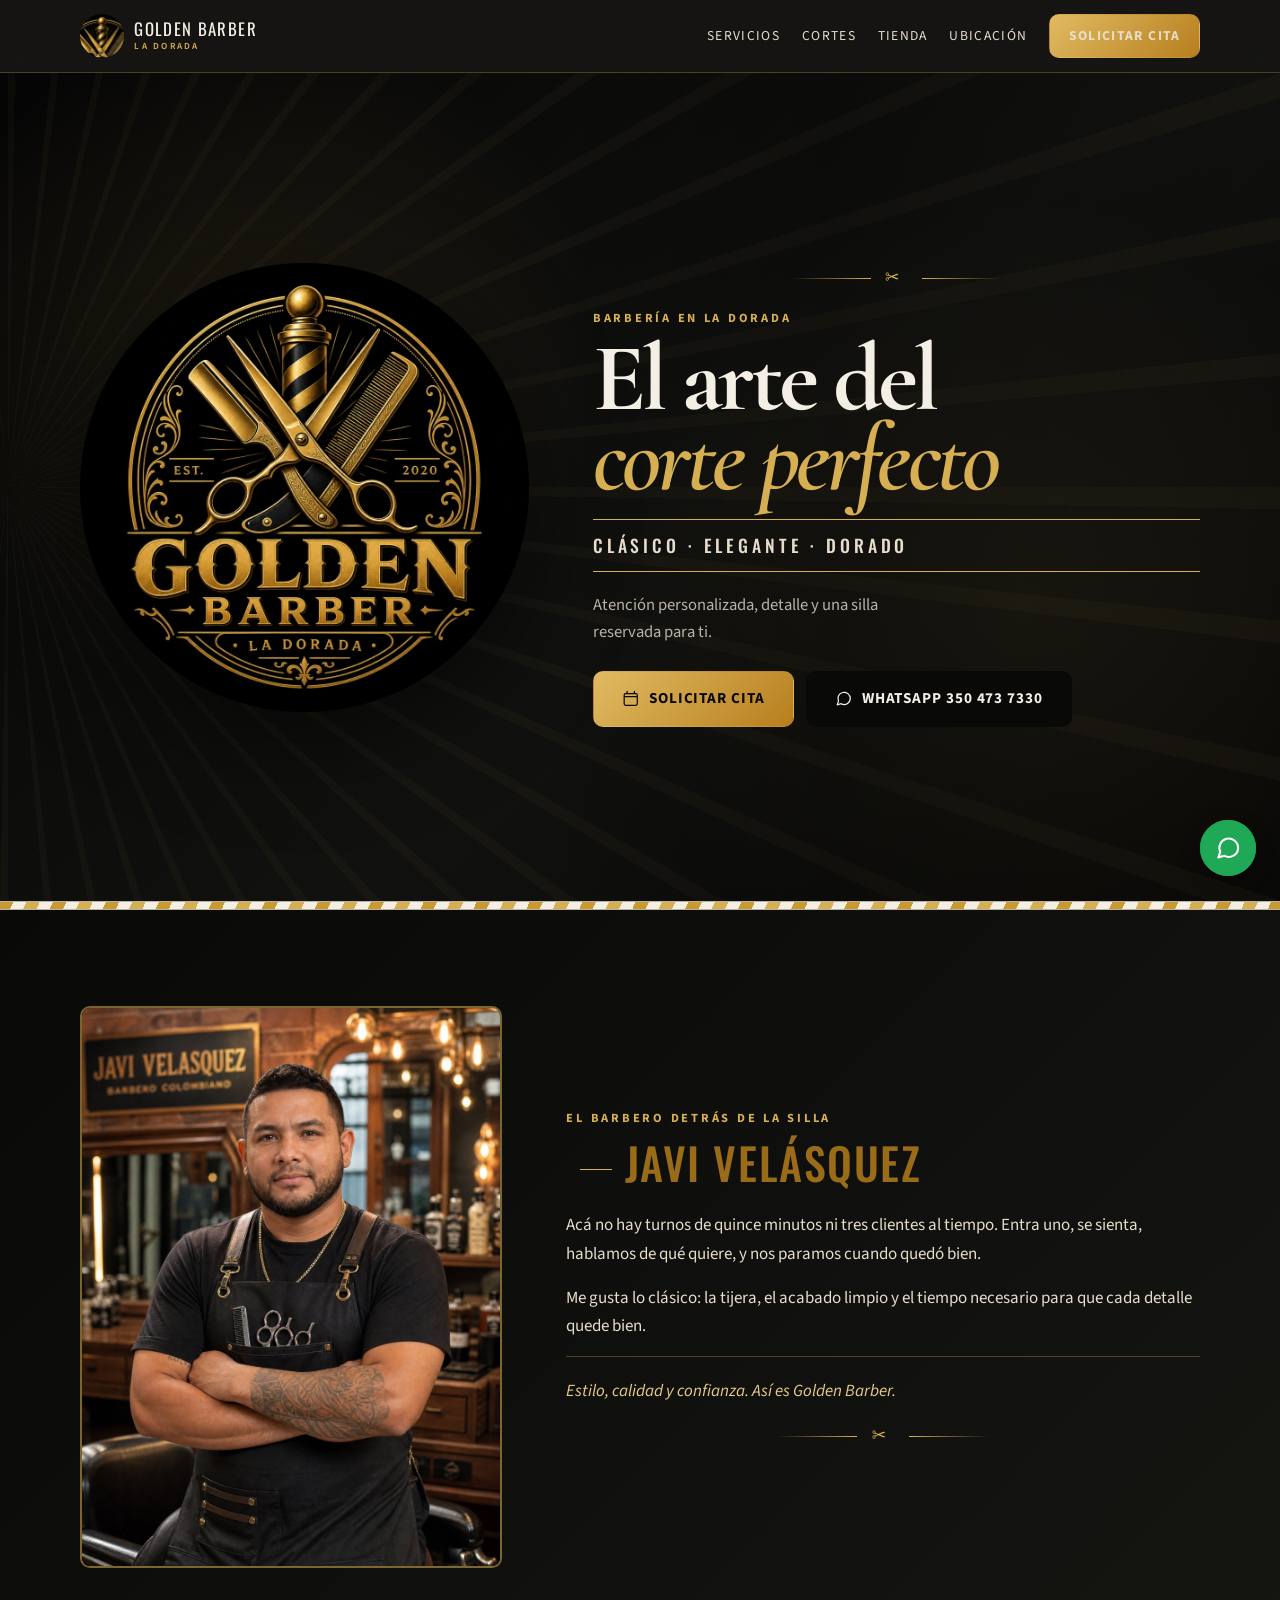
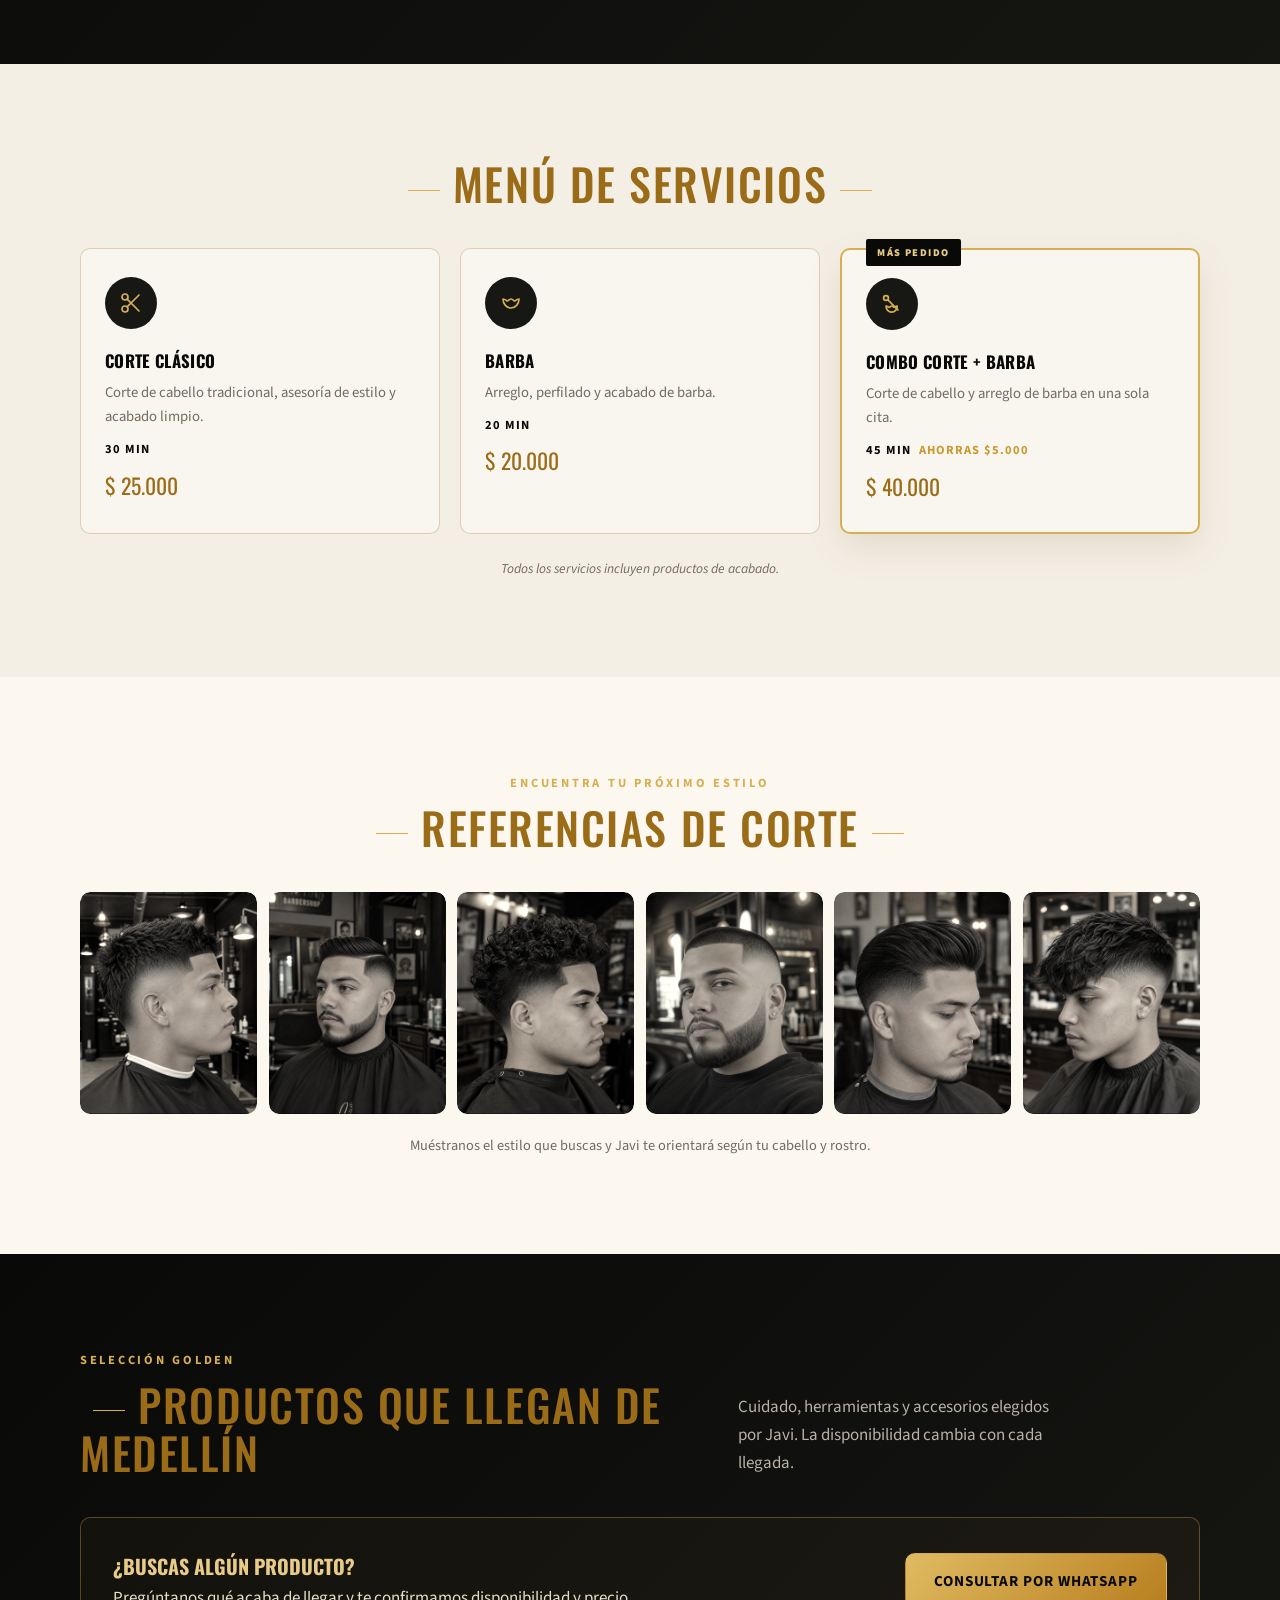
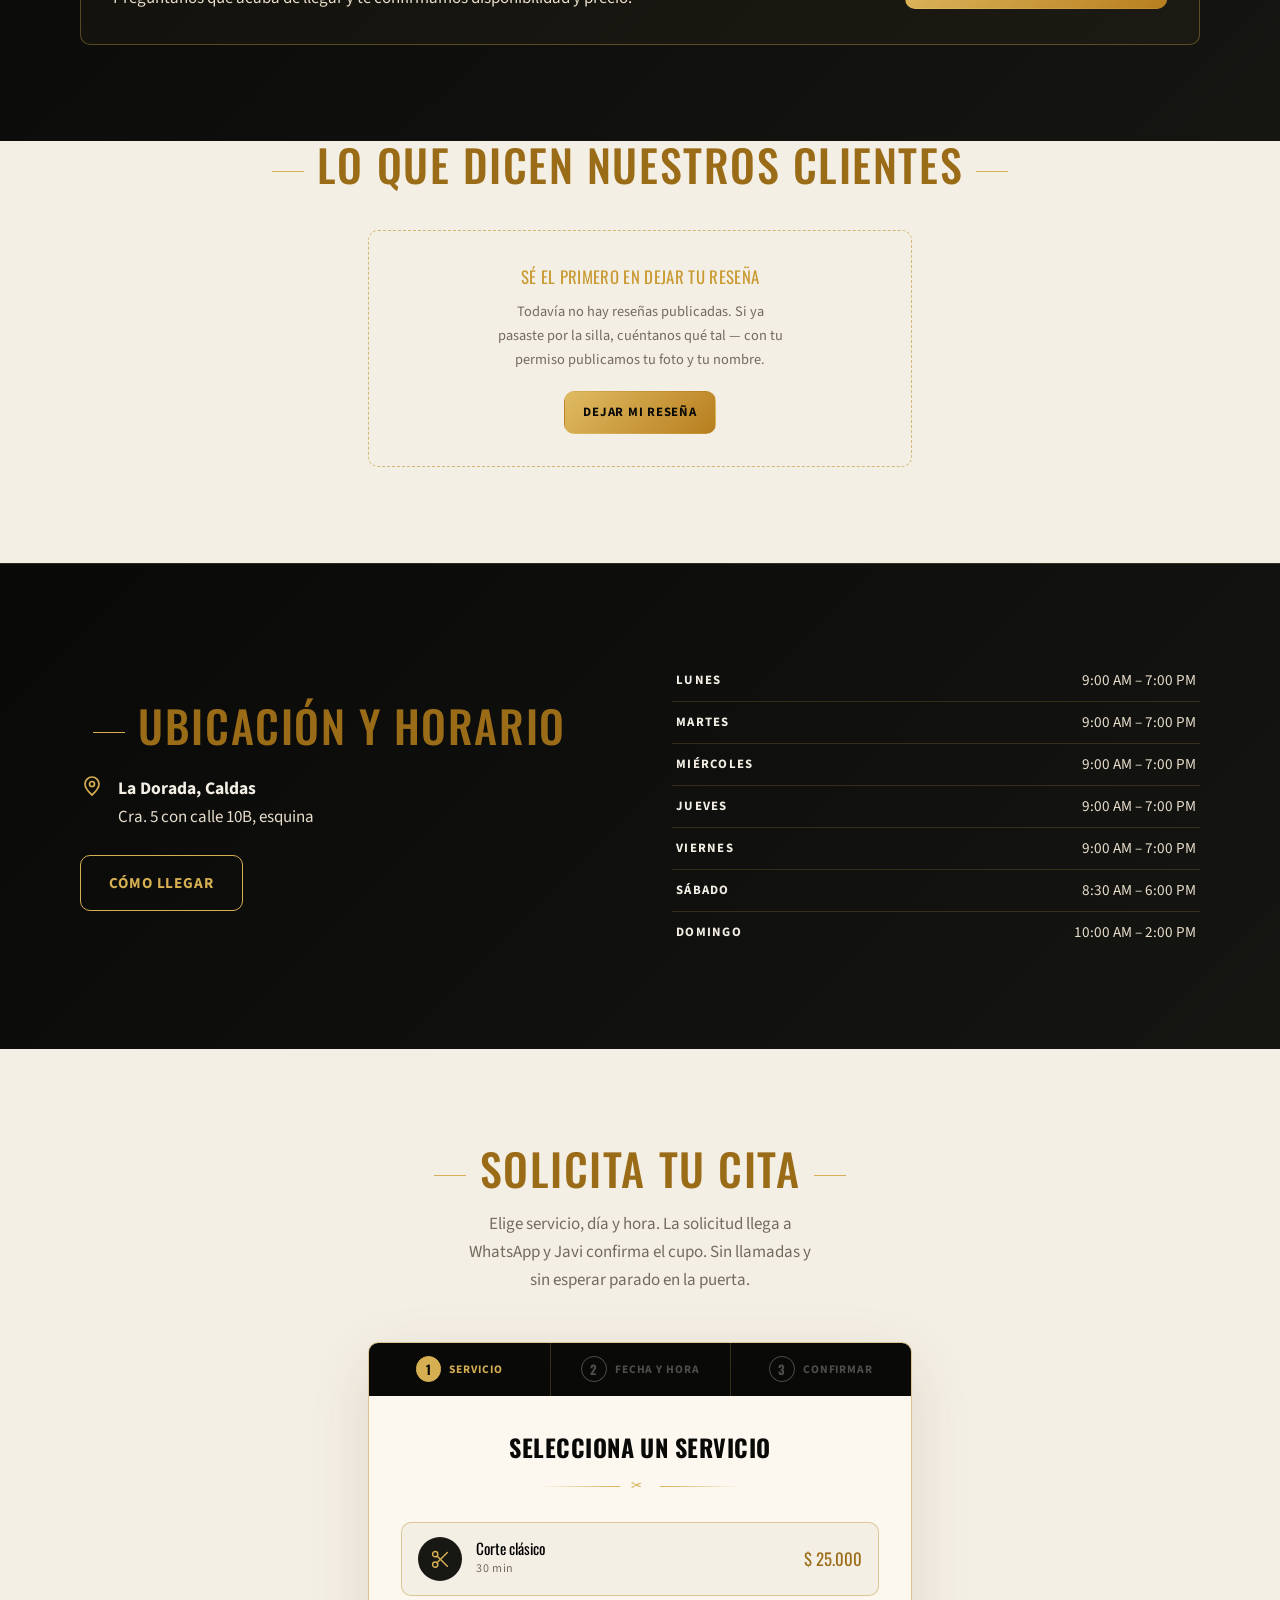
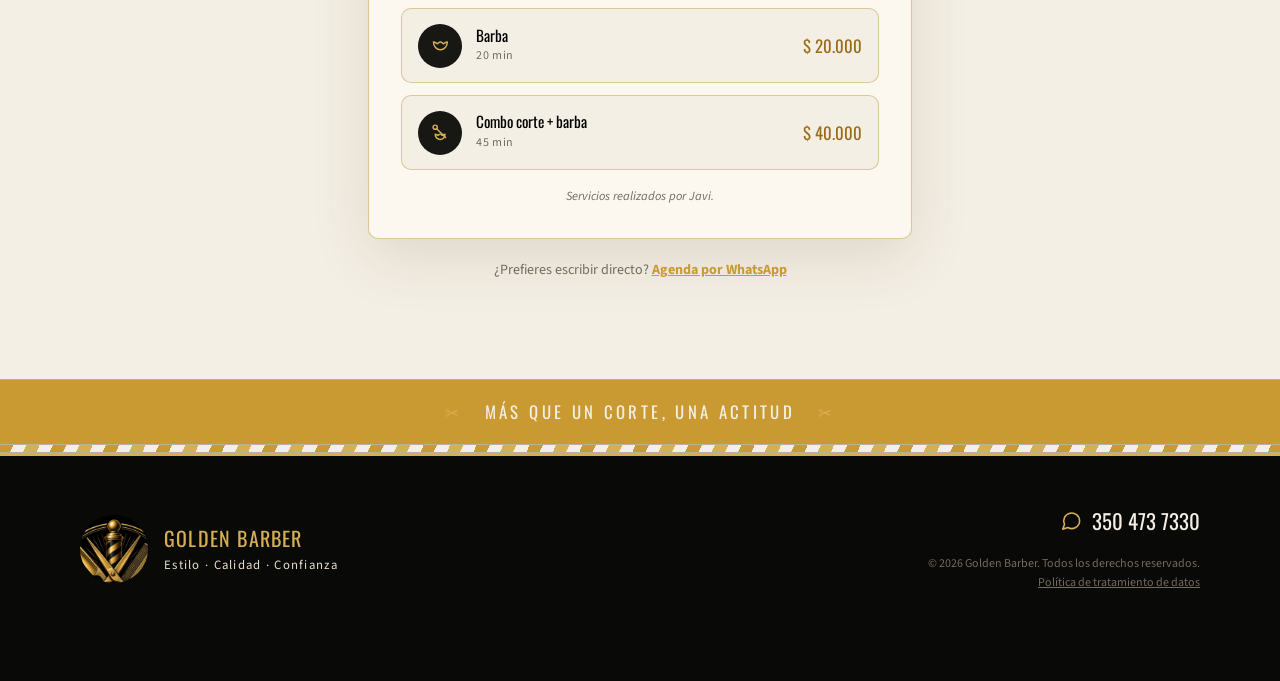
==== index.html @ 6c3c2df3 "Add files via upload" ====
<!DOCTYPE html>
<html lang="es-CO">
<head>
<meta charset="utf-8">
<meta name="viewport" content="width=device-width, initial-scale=1">
<title>Golden Barber — Barbería en La Dorada, Caldas | Javi Velásquez</title>

<meta name="description" content="Barbería en La Dorada, Caldas. Corte clásico, barba y combo con atención personalizada. Solicita tu cita con Javi Velásquez en Golden Barber.">
<meta name="theme-color" content="#080806">

<meta property="og:type" content="website">
<meta property="og:locale" content="es_CO">
<meta property="og:title" content="Golden Barber — Estilo, calidad y confianza">
<meta property="og:description" content="Barbería en La Dorada, Caldas. Solicita tu cita con Javi Velásquez.">
<meta property="og:image" content="img/golden-logo.webp">
<meta name="twitter:card" content="summary_large_image">

<link rel="icon" href="img/favicon-golden.png">
<link rel="apple-touch-icon" href="img/favicon-golden.png">

<link rel="preconnect" href="https://fonts.googleapis.com">
<link rel="preconnect" href="https://fonts.gstatic.com" crossorigin>
<link href="https://fonts.googleapis.com/css2?family=Cormorant+Garamond:ital,wght@0,600;0,700;1,600&family=Oswald:wght@400;500;600&family=Source+Sans+3:wght@400;500;600;700&display=swap" rel="stylesheet">

<link rel="stylesheet" href="styles.css">

<!-- Marca que sí hay JavaScript. Sin esto, las secciones que
     aparecen al hacer scroll nunca se esconden: prefiero una
     página sin animación a una página en blanco. -->
<script>document.documentElement.classList.add("js")</script>
</head>
<body>

<a class="skip-link" href="#servicios">Saltar al contenido</a>

<!-- ══ NAV ══════════════════════════════════════════════ -->
<header class="nav" id="nav">
  <div class="wrap nav__inner">
    <a class="nav__brand" href="#top" aria-label="Golden Barber — inicio">
      <img class="nav__logo" src="img/emblem-golden.webp" alt="" width="40" height="40">
      <span>Golden Barber <small>La Dorada</small></span>
    </a>

    <nav class="nav__links" aria-label="Secciones">
      <a href="#servicios">Servicios</a>
      <a href="#galeria">Cortes</a>
      <a href="#tienda">Tienda</a>
      <a href="#ubicacion">Ubicación</a>
      <a class="btn btn--sm btn--wine" href="#reservar">Solicitar cita</a>
    </nav>
  </div>
</header>

<!-- ══ HERO ═════════════════════════════════════════════ -->
<main id="top">
<section class="hero">
  <div class="wrap hero__frame">
    <div class="hero__emblem">
      <img src="img/golden-logo.webp" alt="Logotipo de Golden Barber"
           width="320" height="320"
           onerror="this.closest('.hero__emblem').classList.add('is-empty')">
      <span class="hero__emblem-fallback" aria-hidden="true">Golden<br>Barber</span>
    </div>

    <div class="hero__copy">
      <p class="ornament" aria-hidden="true">✂</p>
      <p class="hero__eyebrow">Barbería en La Dorada</p>
      <h1>El arte del<br><em>corte perfecto</em></h1>
      <p class="hero__tagline">Clásico &middot; Elegante &middot; Dorado</p>
      <p class="hero__sub">Atención personalizada, detalle y una silla reservada para ti.</p>

      <div class="hero__cta">
        <a class="btn btn--wine" href="#reservar">
          <svg viewBox="0 0 24 24" aria-hidden="true"><path d="M7 2v3M17 2v3M3 9h18M5 5h14a2 2 0 0 1 2 2v12a2 2 0 0 1-2 2H5a2 2 0 0 1-2-2V7a2 2 0 0 1 2-2z"/></svg>
          Solicitar cita
        </a>
        <a class="btn btn--dark" href="#" data-wa>
          <svg viewBox="0 0 24 24" aria-hidden="true"><path d="M21 11.5a8.4 8.4 0 0 1-12.6 7.3L3 20.5l1.8-5.2A8.5 8.5 0 1 1 21 11.5z"/></svg>
          WhatsApp 350 473 7330
        </a>
      </div>
    </div>
  </div>
</section>

<!-- Poste de barbero: la única animación que corre sola, porque
     es el símbolo del oficio. Se detiene con prefers-reduced-motion. -->
<div class="poste" aria-hidden="true"></div>

<!-- ══ SOBRE JAVI ═══════════════════════════════════════ -->
<section class="about band-dark" id="javi">
  <div class="wrap about__inner">
    <figure class="about__photo">
      <img src="img/javi-golden.jpg" alt="Javi Velásquez, barbero de Golden Barber"
           width="640" height="720" loading="lazy"
           onerror="this.closest('.about__photo').classList.add('is-empty')">
    </figure>

    <div class="about__copy">
      <p class="section-kicker">El barbero detrás de la silla</p>
      <h2 class="heading heading--gold heading--left">Javi Velásquez</h2>
      <p>
        Acá no hay turnos de quince minutos ni tres clientes al tiempo.
        Entra uno, se sienta, hablamos de qué quiere, y nos paramos
        cuando quedó bien.
      </p>
      <p>
        Me gusta lo clásico: la tijera, el acabado limpio y el tiempo necesario
        para que cada detalle quede bien.
      </p>
      <p class="about__firma">
        Estilo, calidad y confianza. Así es Golden Barber.
      </p>
      <p class="ornament" aria-hidden="true">✂</p>
    </div>
  </div>
</section>

<!-- ══ SERVICIOS ════════════════════════════════════════ -->
<section class="services" id="servicios">
  <div class="wrap">
    <h2 class="heading">Menú de servicios</h2>

    <ul class="services__grid">
      <li class="service">
        <span class="service__icon" aria-hidden="true">
          <svg viewBox="0 0 24 24"><circle cx="6" cy="6" r="3"/><circle cx="6" cy="18" r="3"/><path d="M8.1 8.1 20 20M8.1 15.9 20 4"/></svg>
        </span>
        <div>
          <h3>Corte clásico</h3>
          <p>Corte de cabello tradicional, asesoría de estilo y acabado limpio.</p>
          <p class="service__meta"><span class="service__time">30 min</span></p>
          <p class="service__price">$&nbsp;25.000</p>
        </div>
      </li>

      <li class="service">
        <span class="service__icon" aria-hidden="true">
          <svg viewBox="0 0 24 24"><path d="M4 8c2.5 0 3.5 2 4.5 2S10 8 12 8s2.5 2 3.5 2S17.5 8 20 8c0 5-3.6 9-8 9s-8-4-8-9z"/></svg>
        </span>
        <div>
          <h3>Barba</h3>
          <p>Arreglo, perfilado y acabado de barba.</p>
          <p class="service__meta"><span class="service__time">20 min</span></p>
          <p class="service__price">$&nbsp;20.000</p>
        </div>
      </li>

      <li class="service service--featured">
        <span class="service__badge">Más pedido</span>
        <span class="service__icon" aria-hidden="true">
          <svg viewBox="0 0 24 24"><circle cx="6" cy="6" r="2.4"/><path d="M7.7 7.7 18 18"/><path d="M6 14c1.7 0 2.4 1.4 3.1 1.4S10.4 14 11.8 14s1.7 1.4 2.4 1.4S15.6 14 17.3 14c0 3.4-2.5 6.1-5.6 6.1S6 17.4 6 14z"/></svg>
        </span>
        <div>
          <h3>Combo corte + barba</h3>
          <p>Corte de cabello y arreglo de barba en una sola cita.</p>
          <p class="service__meta"><span class="service__time">45 min</span> <span class="service__save">ahorras $5.000</span></p>
          <p class="service__price">$&nbsp;40.000</p>
        </div>
      </li>
    </ul>

    <p class="services__note">Todos los servicios incluyen productos de acabado.</p>
  </div>
</section>

<!-- ══ GALERÍA ══════════════════════════════════════════ -->
<section class="gallery" id="galeria">
  <div class="wrap">
    <p class="section-kicker section-kicker--center">Encuentra tu próximo estilo</p>
    <h2 class="heading">Referencias de corte</h2>

    <ul class="gallery__grid">
      <!-- Fotos en 800x1000 px, .jpg, dentro de /img/
           data-estilo  → el nombre que le llega a Javi por WhatsApp
           data-servicio → qué servicio queda preseleccionado en la agenda -->
      <li data-estilo="Skin fade alto con acabado texturizado" data-servicio="corte">
        <button type="button" class="foto"><img src="img/corte-1.jpg" alt="Skin fade alto con acabado texturizado arriba" width="400" height="500" loading="lazy" onerror="this.closest('li').classList.add('is-empty')"><span class="foto__ver">Ver corte</span></button>
      </li>
      <li data-estilo="Mid fade con comb over y barba perfilada" data-servicio="combo">
        <button type="button" class="foto"><img src="img/corte-2.jpg" alt="Mid fade con comb over y barba perfilada" width="400" height="500" loading="lazy" onerror="this.closest('li').classList.add('is-empty')"><span class="foto__ver">Ver corte</span></button>
      </li>
      <li data-estilo="Taper fade con rizos definidos" data-servicio="corte">
        <button type="button" class="foto"><img src="img/corte-3.jpg" alt="Taper fade con rizos definidos" width="400" height="500" loading="lazy" onerror="this.closest('li').classList.add('is-empty')"><span class="foto__ver">Ver corte</span></button>
      </li>
      <li data-estilo="Buzz cut degradado con perfilado de barba" data-servicio="combo">
        <button type="button" class="foto"><img src="img/corte-4.jpg" alt="Buzz cut degradado con perfilado de barba" width="400" height="500" loading="lazy" onerror="this.closest('li').classList.add('is-empty')"><span class="foto__ver">Ver corte</span></button>
      </li>
      <li data-estilo="Pompadour con low fade" data-servicio="corte">
        <button type="button" class="foto"><img src="img/corte-5.jpg" alt="Pompadour con low fade" width="400" height="500" loading="lazy" onerror="this.closest('li').classList.add('is-empty')"><span class="foto__ver">Ver corte</span></button>
      </li>
      <li data-estilo="Undercut con flequillo texturizado" data-servicio="corte">
        <button type="button" class="foto"><img src="img/corte-6.jpg" alt="Undercut con flequillo texturizado" width="400" height="500" loading="lazy" onerror="this.closest('li').classList.add('is-empty')"><span class="foto__ver">Ver corte</span></button>
      </li>
    </ul>

    <p class="gallery__note">
      Muéstranos el estilo que buscas y Javi te orientará según tu cabello y rostro.
    </p>
  </div>
</section>

<!-- ══ TIENDA ══════════════════════════════════════════ -->
<section class="shop band-dark" id="tienda">
  <div class="wrap">
    <div class="shop__head">
      <div>
        <p class="section-kicker">Selección Golden</p>
        <h2 class="heading heading--gold heading--left">Productos que llegan de Medellín</h2>
      </div>
      <p>Cuidado, herramientas y accesorios elegidos por Javi. La disponibilidad cambia con cada llegada.</p>
    </div>
    <div class="shop__grid" id="productos-grid"></div>
    <div class="shop__empty" id="productos-vacio">
      <p><strong>¿Buscas algún producto?</strong><br>Pregúntanos qué acaba de llegar y te confirmamos disponibilidad y precio.</p>
      <a class="btn btn--gold" href="#" data-shop-wa>Consultar por WhatsApp</a>
    </div>
    <aside class="cart" id="carrito" hidden>
      <div><strong>Tu pedido</strong><span id="carrito-resumen"></span></div>
      <button class="btn btn--gold" type="button" id="pedir-productos">Pedir por WhatsApp</button>
    </aside>
  </div>
</section>

<!-- ══ TESTIMONIOS ══════════════════════════════════════ -->
<section class="reviews">
  <div class="wrap">
    <h2 class="heading">Lo que dicen nuestros clientes</h2>

    <!-- Las reseñas salen de resenas.js. Mientras no haya ninguna,
         aquí se muestra la invitación a dejar la primera. -->
    <ul class="reviews__grid" id="resenas-grid"></ul>
    <div id="resenas-invita"></div>
  </div>
</section>

<!-- ══ UBICACIÓN Y HORARIO ══════════════════════════════ -->
<section class="location band-dark" id="ubicacion">
  <div class="wrap location__inner">
    <div class="location__place">
      <h2 class="heading heading--gold heading--left">Ubicación y horario</h2>
      <p class="location__address">
        <svg viewBox="0 0 24 24" aria-hidden="true"><path d="M12 21s7-6.2 7-11a7 7 0 1 0-14 0c0 4.8 7 11 7 11z"/><circle cx="12" cy="10" r="2.5"/></svg>
        <span>
          <strong>La Dorada, Caldas</strong><br>
          Cra. 5 con calle 10B, esquina
        </span>
      </p>
      <a class="btn btn--ghost" href="https://maps.google.com/?q=Cra+5+con+calle+10B,+La+Dorada,+Caldas" target="_blank" rel="noopener">Cómo llegar</a>
    </div>

    <div class="location__hours">
      <table class="hours">
        <caption class="sr-only">Horario de atención</caption>
        <tbody>
          <tr><th scope="row">Lunes</th><td>9:00 AM – 7:00 PM</td></tr>
          <tr><th scope="row">Martes</th><td>9:00 AM – 7:00 PM</td></tr>
          <tr><th scope="row">Miércoles</th><td>9:00 AM – 7:00 PM</td></tr>
          <tr><th scope="row">Jueves</th><td>9:00 AM – 7:00 PM</td></tr>
          <tr><th scope="row">Viernes</th><td>9:00 AM – 7:00 PM</td></tr>
          <tr><th scope="row">Sábado</th><td>8:30 AM – 6:00 PM</td></tr>
          <tr><th scope="row">Domingo</th><td>10:00 AM – 2:00 PM</td></tr>
        </tbody>
      </table>
    </div>
  </div>
</section>

<!-- ══ RESERVA ══════════════════════════════════════════ -->
<section class="booking" id="reservar">
  <div class="wrap">
    <h2 class="heading">Solicita tu cita</h2>
    <p class="booking__lead">
      Elige servicio, día y hora. La solicitud llega a WhatsApp y Javi confirma el cupo.
      Sin llamadas y sin esperar parado en la puerta.
    </p>

    <!-- Agenda en 3 pasos. Todo el contenido lo pinta script.js.
         Si en CONFIG se define un calLink de Cal.com, este bloque se
         reemplaza automáticamente por el calendario de Cal.com. -->
    <div class="agenda" id="agenda">

      <!-- Cada paso es un botón: se puede volver atrás tocándolo. -->
      <ol class="agenda__bar" aria-label="Progreso de la reserva">
        <li><button type="button" data-bar="1" class="is-active"><span>1</span>Servicio</button></li>
        <li><button type="button" data-bar="2" disabled><span>2</span>Fecha y hora</button></li>
        <li><button type="button" data-bar="3" disabled><span>3</span>Confirmar</button></li>
      </ol>

      <!-- Paso 1 ─────────────────────────────────────── -->
      <section class="agenda__panel" data-panel="1" aria-label="Paso 1: elegir servicio">
        <h3 class="agenda__title">Selecciona un servicio</h3>
        <p class="ornament" aria-hidden="true">✂</p>
        <ul class="agenda__servicios" id="agenda-servicios"></ul>
        <p class="agenda__nota">Servicios realizados por Javi.</p>
      </section>

      <!-- Paso 2 ─────────────────────────────────────── -->
      <section class="agenda__panel" data-panel="2" aria-label="Paso 2: elegir fecha y hora" hidden>
        <h3 class="agenda__title">Fecha y hora</h3>
        <p class="ornament" aria-hidden="true">✂</p>

        <div class="cal">
          <div class="cal__head">
            <button type="button" class="cal__nav" id="cal-prev" aria-label="Mes anterior">‹</button>
            <p class="cal__month" id="cal-month" aria-live="polite"></p>
            <button type="button" class="cal__nav" id="cal-next" aria-label="Mes siguiente">›</button>
          </div>
          <ol class="cal__dows" aria-hidden="true">
            <li>Lun</li><li>Mar</li><li>Mié</li><li>Jue</li><li>Vie</li><li>Sáb</li><li>Dom</li>
          </ol>
          <div class="cal__grid" id="cal-grid" role="grid"></div>
        </div>

        <h4 class="agenda__sub" id="slots-title">Horas disponibles</h4>
        <div class="slots" id="slots" aria-live="polite"></div>

        <p class="agenda__tz">
          <svg viewBox="0 0 24 24" aria-hidden="true"><circle cx="12" cy="12" r="9"/><path d="M12 7v5l3 2"/></svg>
          Zona horaria: Colombia (COT)
        </p>
        <button type="button" class="agenda__volver" data-volver="1">‹ Cambiar servicio</button>
      </section>

      <!-- Paso 3 ─────────────────────────────────────── -->
      <section class="agenda__panel" data-panel="3" aria-label="Paso 3: confirmar" hidden>
        <h3 class="agenda__title">Confirmar cita</h3>
        <p class="ornament" aria-hidden="true">✂</p>

        <dl class="resumen" id="resumen"></dl>

        <label class="campo" for="cliente">
          <span>Tu nombre</span>
          <input type="text" id="cliente" name="cliente" autocomplete="name"
                 placeholder="Para que Javi sepa quién eres" required>
        </label>

        <button type="button" class="btn btn--wine agenda__confirmar" id="confirmar">
          <svg viewBox="0 0 24 24" aria-hidden="true"><path d="M21 11.5a8.4 8.4 0 0 1-12.6 7.3L3 20.5l1.8-5.2A8.5 8.5 0 1 1 21 11.5z"/></svg>
          Confirmar por WhatsApp
        </button>

        <p class="agenda__aviso">
          <svg viewBox="0 0 24 24" aria-hidden="true"><rect x="5" y="11" width="14" height="9" rx="2"/><path d="M8 11V8a4 4 0 0 1 8 0v3"/></svg>
          Se abrirá WhatsApp con tu cita ya escrita. Javi te responde confirmando el cupo.
        </p>
        <button type="button" class="agenda__volver" data-volver="2">‹ Cambiar fecha</button>
      </section>

      <noscript>
        <p class="booking__fallback">
          Para agendar necesitas JavaScript activado. También puedes escribirnos por
          <a href="https://wa.me/573504737330">WhatsApp</a>.
        </p>
      </noscript>
    </div>

    <p class="booking__alt">
      ¿Prefieres escribir directo? <a href="#" data-wa>Agenda por WhatsApp</a>
    </p>
  </div>
</section>
<!-- ══ ESLOGAN ══════════════════════════════════════════ -->
<aside class="eslogan">
  <p><span aria-hidden="true">✂</span> Más que un corte, una actitud <span aria-hidden="true">✂</span></p>
</aside>
</main>

<div class="poste" aria-hidden="true"></div>

<!-- ══ FOOTER ═══════════════════════════════════════════ -->
<footer class="footer">
  <div class="wrap footer__inner">
    <div class="footer__brand">
      <img src="img/emblem-golden.webp" alt="" width="56" height="56" loading="lazy">
      <div>
        <p class="footer__name">Golden Barber</p>
        <p class="footer__tag">Estilo &middot; Calidad &middot; Confianza</p>
      </div>
    </div>

    <div class="footer__contact">
      <a class="footer__phone" href="#" data-wa>
        <svg viewBox="0 0 24 24" aria-hidden="true"><path d="M21 11.5a8.4 8.4 0 0 1-12.6 7.3L3 20.5l1.8-5.2A8.5 8.5 0 1 1 21 11.5z"/></svg>
        350 473 7330
      </a>
      <p class="footer__legal">
        © <span id="year">2026</span> Golden Barber. Todos los derechos reservados.<br>
        <a href="privacidad.html">Política de tratamiento de datos</a>
      </p>
    </div>
  </div>
</footer>

<!-- ══ VISOR DE CORTES ══════════════════════════════════
     Se abre al tocar una foto de la galería. Lo importante
     no es ver la foto grande: es el botón de abajo, que lleva
     a la agenda con ese estilo ya anotado para Javi. -->
<dialog class="visor" id="visor" aria-label="Ver corte">
  <button type="button" class="visor__cerrar" id="visor-cerrar" aria-label="Cerrar">×</button>

  <div class="visor__marco">
    <button type="button" class="visor__nav" id="visor-ant" aria-label="Corte anterior">‹</button>
    <img id="visor-img" src="" alt="">
    <button type="button" class="visor__nav" id="visor-sig" aria-label="Corte siguiente">›</button>
  </div>

  <div class="visor__pie">
    <p class="visor__titulo" id="visor-titulo"></p>
    <button type="button" class="btn btn--wine" id="visor-agendar">
      <svg viewBox="0 0 24 24" aria-hidden="true"><path d="M7 2v3M17 2v3M3 9h18M5 5h14a2 2 0 0 1 2 2v12a2 2 0 0 1-2 2H5a2 2 0 0 1-2-2V7a2 2 0 0 1 2-2z"/></svg>
      Quiero este corte
    </button>
    <p class="visor__nota">Javi recibe cuál estilo elegiste junto con tu cita.</p>
  </div>
</dialog>

<!-- ══ WHATSAPP FLOTANTE (móvil) ════════════════════════ -->
<a class="fab" href="#" data-wa aria-label="Escribir por WhatsApp">
  <svg viewBox="0 0 24 24" aria-hidden="true"><path d="M21 11.5a8.4 8.4 0 0 1-12.6 7.3L3 20.5l1.8-5.2A8.5 8.5 0 1 1 21 11.5z"/></svg>
</a>

<!-- ══ SEO: datos estructurados ═════════════════════════ -->
<script type="application/ld+json">
{
  "@context": "https://schema.org",
  "@type": "HairSalon",
  "name": "Golden Barber",
  "description": "Barbería en La Dorada, Caldas. Corte clásico, barba y combo con atención personalizada.",
  "image": "img/golden-logo.webp",
  "telephone": "+573504737330",
  "priceRange": "$",
  "currenciesAccepted": "COP",
  "address": {
    "@type": "PostalAddress",
    "streetAddress": "Cra. 5 con calle 10B, esquina",
    "addressLocality": "La Dorada",
    "addressRegion": "Caldas",
    "addressCountry": "CO"
  },
  "openingHoursSpecification": [
    { "@type": "OpeningHoursSpecification", "dayOfWeek": ["Monday","Tuesday","Wednesday","Thursday","Friday"], "opens": "09:00", "closes": "19:00" },
    { "@type": "OpeningHoursSpecification", "dayOfWeek": "Saturday", "opens": "08:30", "closes": "18:00" },
    { "@type": "OpeningHoursSpecification", "dayOfWeek": "Sunday", "opens": "10:00", "closes": "14:00" }
  ],
  "hasOfferCatalog": {
    "@type": "OfferCatalog",
    "name": "Menú de servicios",
    "itemListElement": [
      { "@type": "Offer", "itemOffered": { "@type": "Service", "name": "Corte clásico" }, "price": "25000", "priceCurrency": "COP" },
      { "@type": "Offer", "itemOffered": { "@type": "Service", "name": "Barba" }, "price": "20000", "priceCurrency": "COP" },
      { "@type": "Offer", "itemOffered": { "@type": "Service", "name": "Combo corte + barba" }, "price": "40000", "priceCurrency": "COP" }
    ]
  },
  "sameAs": []
}
</script>

<script src="resenas.js" defer></script>
<script src="script.js" defer></script>
</body>
</html>
---- styles.css ----
/* ══════════════════════════════════════════════════════
   KORUM STUDIO — hoja de estilos
   Paleta y tokens tomados del diseño original.
   ══════════════════════════════════════════════════════ */

:root {
  /* Marca */
  --cream:      #F4EFE5;
  --cream-deep: #E7DDCB;
  --paper:      #FCF8F0;
  --ink:        #090908;
  --ink-soft:   #171714;
  --wine:       #C99A32;
  --wine-dark:  #A8781C;
  --gold:       #D6AF52;
  --gold-soft:  #E7CB88;
  --muted:      #746A5D;

  /* Tipografía */
  --display: "Oswald", Impact, sans-serif;
  --serif:   "Cormorant Garamond", Georgia, serif;
  --body:    "Source Sans 3", system-ui, -apple-system, "Segoe UI", sans-serif;

  /* Ritmo */
  --wrap: 1120px;
  --gap: 1.5rem;
  --section-y: clamp(3.5rem, 8vw, 6rem);
  --radius: 10px;
}

/* ── Reset ───────────────────────────────────────────── */
*, *::before, *::after { box-sizing: border-box; }
* { margin: 0; }

html { scroll-behavior: smooth; scroll-padding-top: 80px; }
@media (prefers-reduced-motion: reduce) {
  html { scroll-behavior: auto; }
  *, *::before, *::after { animation-duration: .01ms !important; transition-duration: .01ms !important; }
}

body {
  background: var(--cream);
  color: var(--ink);
  font-family: var(--body);
  font-size: clamp(1rem, .96rem + .2vw, 1.0625rem);
  line-height: 1.65;
  -webkit-font-smoothing: antialiased;
  overflow-x: hidden;
}

img, svg { display: block; max-width: 100%; }
img { height: auto; }
a { color: inherit; }

svg { fill: none; stroke: currentColor; stroke-width: 1.7; stroke-linecap: round; stroke-linejoin: round; }

:focus-visible { outline: 3px solid var(--gold); outline-offset: 3px; }

.sr-only {
  position: absolute; width: 1px; height: 1px; padding: 0;
  overflow: hidden; clip: rect(0 0 0 0); white-space: nowrap; border: 0;
}

.skip-link {
  position: absolute; left: -999px; top: 0; z-index: 100;
  background: var(--ink); color: var(--cream); padding: .75rem 1.25rem;
}
.skip-link:focus { left: 0; }

.wrap {
  width: min(100% - 2.5rem, var(--wrap));
  margin-inline: auto;
}

/* ── Titulares ───────────────────────────────────────── */
.heading {
  font-family: var(--display);
  font-size: clamp(1.75rem, 1.2rem + 2.4vw, 2.75rem);
  line-height: 1.1;
  letter-spacing: .01em;
  text-transform: uppercase;
  color: var(--wine);
  text-align: center;
  margin-bottom: 2.5rem;
  position: relative;
}
.heading::before, .heading::after {
  content: "✂";
  font-family: var(--body);
  font-size: .5em;
  color: var(--gold);
  vertical-align: .35em;
  margin-inline: .6em;
}
.heading--gold { color: var(--gold); }
.heading--left { text-align: left; }
.heading--left::before { display: none; }

.ornament {
  color: var(--gold);
  text-align: center;
  letter-spacing: .5em;
  font-size: 1.1rem;
  margin-block: 1rem;
}
.ornament::before, .ornament::after {
  content: ""; display: inline-block; vertical-align: middle;
  width: clamp(2rem, 8vw, 5rem); height: 1px;
  background: linear-gradient(90deg, transparent, var(--gold));
  margin-inline: .8em;
}
.ornament::after { background: linear-gradient(90deg, var(--gold), transparent); }

/* ── Botones ─────────────────────────────────────────── */
.btn {
  --btn-bg: var(--wine);
  --btn-fg: var(--cream);
  display: inline-flex; align-items: center; justify-content: center;
  gap: .6rem;
  padding: .9rem 1.75rem;
  min-height: 48px;
  background: var(--btn-bg);
  color: var(--btn-fg);
  font-family: var(--body);
  font-weight: 700;
  font-size: .95rem;
  letter-spacing: .06em;
  text-transform: uppercase;
  text-decoration: none;
  border: 1px solid transparent;
  border-radius: var(--radius);
  transition: transform .15s ease, background-color .2s ease, box-shadow .2s ease;
}
.btn svg { width: 1.15em; height: 1.15em; flex: none; }
.btn:hover { transform: translateY(-2px); box-shadow: 0 6px 18px rgb(20 18 16 / .22); }
.btn:active { transform: translateY(0); }

.btn--wine  { --btn-bg: var(--wine); }
.btn--wine:hover  { background: var(--wine-dark); }
.btn--dark  { --btn-bg: var(--ink); }
.btn--dark:hover  { background: #000; }
.btn--ghost { --btn-bg: transparent; --btn-fg: var(--gold); border-color: var(--gold); }
.btn--ghost:hover { background: var(--gold); --btn-fg: var(--ink); }
.btn--sm { padding: .6rem 1.15rem; min-height: 40px; font-size: .8rem; }

/* ══ NAV ═══════════════════════════════════════════════ */
.nav {
  position: sticky; top: 0; z-index: 50;
  background: rgb(20 18 16 / .96);
  backdrop-filter: blur(8px);
  border-bottom: 1px solid rgb(196 160 70 / .35);
}
.nav__inner {
  display: flex; align-items: center; justify-content: space-between;
  gap: 1rem; min-height: 64px;
}
.nav__brand {
  display: flex; align-items: center; gap: .65rem;
  font-family: var(--display);
  font-size: 1rem;
  letter-spacing: .08em;
  text-transform: uppercase;
  color: var(--cream);
  text-decoration: none;
}
.nav__logo { width: 36px; height: 36px; object-fit: contain; }

.nav__links { display: flex; align-items: center; gap: 1.75rem; }
.nav__links a {
  color: var(--cream-deep);
  text-decoration: none;
  font-size: .85rem;
  letter-spacing: .1em;
  text-transform: uppercase;
  transition: color .2s ease;
}
.nav__links a:hover { color: var(--gold); }
.nav__links .btn:hover { color: var(--cream); }

@media (max-width: 800px) {
  .nav__links a:not(.btn) { display: none; }
}

/* ══ HERO ══════════════════════════════════════════════ */
.hero {
  background:
    radial-gradient(circle at 30% 45%, rgb(255 255 255 / .55), transparent 55%),
    repeating-conic-gradient(from 0deg at 28% 45%,
      rgb(196 160 70 / .07) 0deg 3deg, transparent 3deg 6deg),
    var(--paper);
  padding-block: clamp(2rem, 5vw, 3.5rem);
}
.hero__frame {
  display: grid;
  grid-template-columns: minmax(0, .85fr) minmax(0, 1.15fr);
  align-items: center;
  gap: clamp(1.5rem, 5vw, 4rem);
  padding: clamp(1.75rem, 4vw, 3rem);
  border: 2px solid var(--gold);
  outline: 1px solid var(--gold);
  outline-offset: 6px;
  border-radius: var(--radius);
}
@media (max-width: 860px) {
  .hero__frame { grid-template-columns: 1fr; text-align: center; }
}

.hero__emblem { position: relative; display: grid; place-items: center; }
.hero__emblem img { width: min(100%, 320px); }
.hero__emblem-fallback { display: none; }
.hero__emblem.is-empty img { display: none; }
.hero__emblem.is-empty .hero__emblem-fallback {
  display: grid; place-items: center; text-align: center;
  width: min(100%, 260px); aspect-ratio: 1;
  border: 3px double var(--ink);
  border-radius: 50%;
  font-family: var(--display);
  font-size: clamp(1.25rem, 4vw, 1.9rem);
  line-height: 1.15;
  text-transform: uppercase;
  letter-spacing: .04em;
}

.hero__copy h1 {
  font-family: var(--display);
  font-size: clamp(2.1rem, 1.1rem + 4.6vw, 4rem);
  line-height: 1.02;
  text-transform: uppercase;
  letter-spacing: -.005em;
}
.hero__copy h1 em { font-style: normal; color: var(--wine); }

.hero__tagline {
  margin-block: 1.25rem;
  padding-block: .7rem;
  border-top: 1px solid var(--gold);
  border-bottom: 1px solid var(--gold);
  font-size: clamp(.9rem, .8rem + .4vw, 1.1rem);
  letter-spacing: .22em;
  text-transform: uppercase;
  font-weight: 700;
}

.hero__cta { display: flex; flex-direction: column; gap: .75rem; align-items: stretch; }
@media (min-width: 861px) { .hero__cta { align-items: flex-start; } .hero__cta .btn { min-width: 22rem; } }

/* ══ BANDAS OSCURAS ════════════════════════════════════ */
.band-dark {
  background: var(--ink);
  color: var(--cream-deep);
  padding-block: var(--section-y);
}
.band-dark a:not(.btn) { color: var(--gold); }

/* ══ SOBRE JAVI ════════════════════════════════════════ */
.about__inner {
  display: grid;
  grid-template-columns: minmax(0, .8fr) minmax(0, 1.2fr);
  gap: clamp(1.5rem, 5vw, 4rem);
  align-items: center;
}
@media (max-width: 800px) { .about__inner { grid-template-columns: 1fr; } }

.about__photo {
  border: 2px solid var(--gold);
  padding: 6px;
  border-radius: var(--radius);
}
.about__photo img { width: 100%; aspect-ratio: 8 / 9; object-fit: cover; }
.about__photo.is-empty {
  aspect-ratio: 8 / 9;
  display: grid; place-items: center;
  background: repeating-linear-gradient(45deg, #1d1a17 0 12px, #211d19 12px 24px);
  color: var(--muted);
  font-size: .85rem;
}
.about__photo.is-empty::after { content: "img/javi.jpg"; }

.about__copy { text-align: center; }
.about__copy p + p { margin-top: 1rem; }
@media (min-width: 801px) { .about__copy { text-align: center; } }

/* ══ SERVICIOS ═════════════════════════════════════════ */
.services { padding-block: var(--section-y); }
.services__grid {
  list-style: none; padding: 0;
  display: grid;
  grid-template-columns: repeat(auto-fit, minmax(min(100%, 17rem), 1fr));
  gap: 1.25rem;
}

.service {
  position: relative;
  display: flex; gap: 1.1rem;
  padding: 1.75rem 1.5rem;
  background: var(--paper);
  border: 1px solid rgb(196 160 70 / .55);
  border-radius: var(--radius);
  transition: transform .2s ease, box-shadow .2s ease;
}
.service:hover { transform: translateY(-3px); box-shadow: 0 10px 28px rgb(20 18 16 / .12); }

.service--featured { border-color: var(--wine); border-width: 2px; }
.service__badge {
  position: absolute; top: -.7rem; left: 1.5rem;
  background: var(--wine); color: var(--cream);
  font-size: .65rem; font-weight: 900;
  letter-spacing: .14em; text-transform: uppercase;
  padding: .3rem .7rem; border-radius: 2px;
}

.service__icon {
  flex: none;
  display: grid; place-items: center;
  width: 3.25rem; height: 3.25rem;
  background: var(--wine); color: var(--cream);
  border-radius: 50%;
}
.service__icon svg { width: 1.5rem; height: 1.5rem; }

.service h3 {
  font-family: var(--display);
  font-size: 1.05rem;
  text-transform: uppercase;
  letter-spacing: .02em;
  margin-bottom: .4rem;
}
.service p { font-size: .92rem; color: var(--muted); }

.service__meta {
  display: flex; flex-wrap: wrap; gap: .5rem;
  margin-top: .6rem; font-size: .78rem !important;
  text-transform: uppercase; letter-spacing: .08em;
}
.service__time { color: var(--ink); font-weight: 700; }
.service__save { color: var(--wine); font-weight: 700; }

.service__price {
  margin-top: .5rem;
  font-family: var(--display);
  font-size: 1.35rem !important;
  color: var(--wine) !important;
}

.services__note {
  margin-top: 1.5rem; text-align: center;
  font-size: .85rem; color: var(--muted); font-style: italic;
}

/* ══ GALERÍA ═══════════════════════════════════════════ */
.gallery { padding-bottom: var(--section-y); }
.gallery__grid {
  list-style: none; padding: 1rem;
  display: grid;
  grid-template-columns: repeat(auto-fit, minmax(min(100%, 10rem), 1fr));
  gap: 1rem;
  border: 1px solid rgb(196 160 70 / .55);
  border-radius: var(--radius);
}
.gallery__grid img {
  width: 100%; aspect-ratio: 4 / 5; object-fit: cover;
  border: 2px solid var(--gold);
  filter: grayscale(1) contrast(1.05);
  transition: filter .3s ease, transform .3s ease;
}
.gallery__grid img:hover { filter: grayscale(0); transform: scale(1.02); }
.gallery__grid li.is-empty {
  aspect-ratio: 4 / 5;
  border: 2px solid var(--gold);
  background: repeating-linear-gradient(45deg, var(--cream-deep) 0 10px, var(--paper) 10px 20px);
  display: grid; place-items: center;
  color: var(--muted); font-size: .7rem; letter-spacing: .05em;
}
.gallery__grid li.is-empty::after { content: "Foto pendiente"; }

.gallery__note { margin-top: 1.25rem; text-align: center; font-size: .9rem; color: var(--muted); }
.gallery__note a { color: var(--wine); font-weight: 700; }

/* ── Botón que envuelve cada foto ── */
.foto {
  display: block; position: relative; width: 100%;
  padding: 0; border: 0; background: none; cursor: pointer;
  font: inherit;
}
.foto__ver {
  position: absolute; inset: auto 0 0 0;
  padding: .55rem .3rem;
  background: rgb(123 27 30 / .94); color: var(--cream);
  font-size: .68rem; font-weight: 700;
  letter-spacing: .12em; text-transform: uppercase;
  transform: translateY(100%);
  transition: transform .28s cubic-bezier(.2, .7, .3, 1);
}
.foto:hover .foto__ver,
.foto:focus-visible .foto__ver { transform: none; }
/* En pantalla táctil no hay hover: la etiqueta se queda visible. */
@media (hover: none) {
  .foto__ver { transform: none; background: rgb(123 27 30 / .82); }
}

/* ══ VISOR DE CORTES ═══════════════════════════════════ */
.visor {
  width: min(100% - 1.5rem, 42rem);
  max-height: 92dvh;
  /* El navegador centra los <dialog> con margin:auto, y el
     `* { margin: 0 }` del reset se lo quita. Hay que devolvérselo
     o el visor se pega a la esquina superior izquierda. */
  margin: auto;
  padding: 0; border: 2px solid var(--gold);
  border-radius: var(--radius);
  background: var(--paper); color: var(--ink);
  overflow: hidden;
}
.visor::backdrop { background: rgb(20 18 16 / .88); }

.visor__cerrar {
  position: absolute; top: .4rem; right: .5rem; z-index: 2;
  width: 2.4rem; height: 2.4rem;
  display: grid; place-items: center;
  background: rgb(20 18 16 / .55); color: var(--cream);
  border: 0; border-radius: 50%;
  font-size: 1.5rem; line-height: 1; cursor: pointer;
}
.visor__cerrar:hover { background: var(--wine); }

.visor__marco {
  position: relative;
  display: grid; place-items: center;
  background: var(--ink);
}
.visor__marco img {
  width: 100%; max-height: 62dvh; object-fit: contain;
}
.visor__nav {
  position: absolute; top: 50%; transform: translateY(-50%);
  width: 2.75rem; height: 2.75rem;
  display: grid; place-items: center;
  background: rgb(20 18 16 / .55); color: var(--cream);
  border: 1px solid rgb(196 160 70 / .5); border-radius: 50%;
  font-size: 1.6rem; line-height: 1; cursor: pointer;
  transition: background-color .2s ease;
}
.visor__nav:hover { background: var(--wine); }
#visor-ant { left: .6rem; }
#visor-sig { right: .6rem; }

.visor__pie { padding: 1.25rem; text-align: center; }
.visor__titulo {
  font-family: var(--display);
  font-size: clamp(.95rem, .85rem + .5vw, 1.2rem);
  text-transform: uppercase; letter-spacing: .02em;
  margin-bottom: 1rem;
}
.visor__pie .btn { width: 100%; }
.visor__nota { margin-top: .7rem; font-size: .78rem; color: var(--muted); }

/* ══ TESTIMONIOS ═══════════════════════════════════════ */
.reviews { padding-bottom: var(--section-y); }
.reviews__grid {
  list-style: none; padding: 0;
  display: grid;
  grid-template-columns: repeat(auto-fit, minmax(min(100%, 16rem), 1fr));
  gap: 1.25rem;
}
.review {
  position: relative;
  padding: 2.25rem 1.5rem 1.5rem;
  background: var(--paper);
  border: 1px solid rgb(196 160 70 / .55);
  border-radius: var(--radius);
  text-align: center;
}
.review::before {
  content: "\201C";
  position: absolute; top: .1rem; left: 1rem;
  font-family: var(--display);
  font-size: 3rem; line-height: 1;
  color: var(--gold-soft);
}
.review__foto {
  width: 72px; height: 72px;
  margin: 0 auto .9rem;
  border-radius: 50%;
  object-fit: cover;
  border: 2px solid var(--gold);
}
.review__quote { font-size: .95rem; }
.review__stars { color: var(--gold); letter-spacing: .18em; margin-top: 1rem; }
.review__author {
  margin-top: .5rem; font-size: .82rem;
  letter-spacing: .1em; text-transform: uppercase; color: var(--muted);
}

/* ── Invitación a dejar reseña ── */
.invita {
  max-width: 34rem; margin: 0 auto;
  padding: 2rem 1.5rem;
  text-align: center;
  border: 1px dashed rgb(196 160 70 / .7);
  border-radius: var(--radius);
}
.invita--pie { margin-top: 1.5rem; padding: 1.5rem; }
.invita__titulo {
  font-family: var(--display);
  font-size: 1.05rem; text-transform: uppercase; letter-spacing: .02em;
  color: var(--wine);
}
.invita__texto {
  margin-top: .6rem; font-size: .9rem; color: var(--muted);
  max-width: 42ch; margin-inline: auto;
}
.invita__botones {
  display: flex; flex-wrap: wrap; gap: .6rem; justify-content: center;
  margin-top: 1.25rem;
}
.invita .btn--ghost { --btn-fg: var(--wine); border-color: var(--wine); }
.invita .btn--ghost:hover { background: var(--wine); --btn-fg: var(--cream); }

/* ══ UBICACIÓN ═════════════════════════════════════════ */
.location__inner {
  display: grid;
  grid-template-columns: repeat(auto-fit, minmax(min(100%, 18rem), 1fr));
  gap: clamp(1.75rem, 5vw, 4rem);
  align-items: center;
}
.location__address {
  display: flex; gap: .85rem; align-items: flex-start;
  margin-bottom: 1.5rem;
}
.location__address svg { width: 1.5rem; height: 1.5rem; flex: none; color: var(--gold); }
.location__address strong { font-size: 1.1rem; color: var(--cream); }

.hours { width: 100%; border-collapse: collapse; font-size: .95rem; }
.hours th, .hours td { padding: .5rem .25rem; text-align: left; }
.hours th {
  font-weight: 700; letter-spacing: .1em;
  text-transform: uppercase; font-size: .8rem; color: var(--cream);
}
.hours td { text-align: right; font-variant-numeric: tabular-nums; }
.hours tr + tr { border-top: 1px solid rgb(196 160 70 / .2); }
.hours__closed { color: var(--muted); }

/* ══ RESERVA ═══════════════════════════════════════════ */
.booking { padding-block: var(--section-y); }
.booking__lead {
  text-align: center; max-width: 44ch; margin: -1.5rem auto 3rem;
  color: var(--muted);
}

/* ── Contenedor de la agenda ── */
.agenda {
  max-width: 34rem;
  margin-inline: auto;
  background: var(--paper);
  border: 1px solid rgb(196 160 70 / .55);
  border-radius: var(--radius);
  overflow: hidden;
}

/* ── Barra de progreso 1-2-3 ── */
.agenda__bar {
  list-style: none; padding: 0; margin: 0;
  display: grid; grid-template-columns: repeat(3, 1fr);
  background: var(--ink);
}
.agenda__bar li + li { border-left: 1px solid rgb(196 160 70 / .25); }
.agenda__bar button {
  width: 100%; height: 100%;
  display: flex; align-items: center; justify-content: center;
  gap: .5rem;
  padding: .85rem .35rem;
  background: none; border: 0;
  font: inherit;
  font-size: .72rem; font-weight: 700;
  letter-spacing: .08em; text-transform: uppercase;
  color: rgb(244 237 224 / .8);
  cursor: pointer;
  transition: color .25s ease, background-color .25s ease, opacity .25s ease;
}
/* Un paso al que todavía no se puede llegar se ve claramente apagado,
   para que se note cuáles sí son tocables. */
.agenda__bar button:disabled { cursor: default; opacity: .38; }
.agenda__bar button:not(:disabled):hover { background: rgb(196 160 70 / .12); }
.agenda__bar span {
  display: grid; place-items: center;
  width: 1.6rem; height: 1.6rem; flex: none;
  border: 1px solid currentColor; border-radius: 50%;
  font-family: var(--display); font-size: .8rem;
}
.agenda__bar .is-active { color: var(--gold); }
.agenda__bar .is-active span { background: var(--wine); border-color: var(--wine); color: var(--cream); }
.agenda__bar .is-hecho { color: var(--cream-deep); }
.agenda__bar .is-hecho span { background: var(--gold); border-color: var(--gold); color: var(--ink); }

@media (max-width: 420px) {
  .agenda__bar button { flex-direction: column; gap: .3rem; font-size: .6rem; }
}

/* ── Paneles ── */
.agenda__panel { padding: clamp(1.25rem, 4vw, 2rem); }
.agenda__title {
  font-family: var(--display);
  font-size: clamp(1.15rem, 1rem + 1vw, 1.5rem);
  text-transform: uppercase; text-align: center; letter-spacing: .02em;
}
.agenda__panel .ornament { margin-block: .5rem 1.5rem; font-size: .85rem; }
.agenda__sub {
  font-family: var(--display); font-size: .85rem;
  text-transform: uppercase; letter-spacing: .04em;
  text-align: center; margin-block: 1.75rem .9rem;
}
.agenda__nota {
  margin-top: 1rem; text-align: center;
  font-size: .78rem; color: var(--muted); font-style: italic;
}
.agenda__tz {
  display: flex; align-items: center; justify-content: center; gap: .4rem;
  margin-top: 1.25rem; font-size: .75rem; color: var(--muted);
}
.agenda__tz svg { width: .95rem; height: .95rem; }

.agenda__volver {
  display: block; margin: 1.5rem auto 0;
  background: none; border: 0; padding: .4rem;
  color: var(--muted); font: inherit; font-size: .82rem;
  letter-spacing: .04em; cursor: pointer;
}
.agenda__volver:hover { color: var(--wine); text-decoration: underline; }

/* ── Paso 1: tarjetas de servicio ── */
.agenda__servicios { list-style: none; padding: 0; display: grid; gap: .75rem; }
.tarjeta {
  width: 100%;
  display: flex; align-items: center; gap: .9rem;
  padding: .9rem 1rem;
  background: var(--cream);
  border: 1px solid rgb(196 160 70 / .5);
  border-radius: var(--radius);
  font: inherit; text-align: left; cursor: pointer;
  transition: border-color .2s ease, transform .15s ease, box-shadow .2s ease;
}
.tarjeta:hover { border-color: var(--wine); transform: translateY(-2px); box-shadow: 0 6px 16px rgb(20 18 16 / .1); }
.tarjeta.is-sel { border-color: var(--wine); border-width: 2px; background: var(--paper); }

.tarjeta__icono {
  display: grid; place-items: center; flex: none;
  width: 2.75rem; height: 2.75rem;
  background: var(--wine); color: var(--cream); border-radius: 50%;
}
.tarjeta__icono svg { width: 1.3rem; height: 1.3rem; }
.tarjeta__texto { flex: 1; display: flex; flex-direction: column; gap: .15rem; }
.tarjeta__nombre { font-family: var(--display); font-size: .95rem; line-height: 1.2; }
.tarjeta__min { font-size: .75rem; color: var(--muted); letter-spacing: .05em; }
.tarjeta__precio {
  font-family: var(--display); font-size: 1.05rem; color: var(--wine); white-space: nowrap;
}

/* ── Paso 2: calendario ── */
.cal__head {
  display: flex; align-items: center; justify-content: space-between;
  gap: .5rem; margin-bottom: .75rem;
}
.cal__month {
  font-family: var(--display); font-size: 1rem;
  text-transform: capitalize; letter-spacing: .02em;
}
.cal__nav {
  width: 2.25rem; height: 2.25rem;
  background: none; border: 1px solid rgb(196 160 70 / .5);
  border-radius: var(--radius);
  color: var(--wine); font-size: 1.3rem; line-height: 1; cursor: pointer;
  transition: background-color .2s ease, color .2s ease;
}
.cal__nav:hover:not(:disabled) { background: var(--wine); color: var(--cream); }
.cal__nav:disabled { opacity: .25; cursor: default; }

.cal__dows, .cal__grid {
  display: grid; grid-template-columns: repeat(7, 1fr); gap: .25rem;
}
.cal__dows {
  list-style: none; padding: 0; margin-bottom: .35rem;
  font-size: .68rem; font-weight: 700; letter-spacing: .06em;
  text-transform: uppercase; color: var(--muted); text-align: center;
}
.cal__hueco { aspect-ratio: 1; }
.cal__dia {
  aspect-ratio: 1;
  display: grid; place-items: center;
  background: none; border: 1px solid transparent; border-radius: 50%;
  font: inherit; font-size: .88rem; font-variant-numeric: tabular-nums;
  color: var(--ink); cursor: pointer;
  transition: background-color .15s ease, color .15s ease;
}
.cal__dia:hover:not(:disabled) { background: var(--cream-deep); }
.cal__dia:disabled { color: rgb(107 97 85 / .35); cursor: default; }
.cal__dia.is-sel { background: var(--wine); color: var(--cream); font-weight: 700; }

/* ── Paso 2: horas ── */
.slots {
  display: grid;
  grid-template-columns: repeat(auto-fill, minmax(5.25rem, 1fr));
  gap: .5rem;
}
.slot {
  padding: .65rem .3rem; min-height: 44px;
  background: var(--cream);
  border: 1px solid rgb(196 160 70 / .5);
  border-radius: var(--radius);
  font: inherit; font-size: .85rem; font-variant-numeric: tabular-nums;
  cursor: pointer;
  transition: background-color .15s ease, color .15s ease, border-color .15s ease;
}
.slot:hover { border-color: var(--wine); }
.slot.is-sel { background: var(--wine); border-color: var(--wine); color: var(--cream); font-weight: 700; }
.slots__vacio {
  grid-column: 1 / -1; text-align: center;
  font-size: .85rem; color: var(--muted); padding: .75rem 0;
}

/* ── Paso 3: resumen ── */
.resumen { margin: 0; border: 1px solid rgb(196 160 70 / .5); border-radius: var(--radius); }
.resumen__fila { padding: .85rem 1rem; }
.resumen__fila + .resumen__fila { border-top: 1px solid rgb(196 160 70 / .3); }
.resumen dt {
  font-size: .68rem; font-weight: 700; letter-spacing: .12em;
  text-transform: uppercase; color: var(--muted); margin-bottom: .3rem;
}
.resumen dd { margin: 0; display: flex; align-items: center; gap: .75rem; }
.resumen dd > span:not(.resumen__icono) { flex: 1; }
.resumen dd small { color: var(--muted); font-size: .78rem; }
.resumen dd strong { font-family: var(--display); color: var(--wine); }
.resumen__icono {
  display: grid; place-items: center; flex: none;
  width: 2.25rem; height: 2.25rem;
  background: var(--wine); color: var(--cream); border-radius: 50%;
}
.resumen__icono svg { width: 1.1rem; height: 1.1rem; }
.resumen__total { background: var(--cream); }
.resumen__total dd strong { font-size: 1.5rem; }

.campo { display: block; margin-top: 1.25rem; }
.campo span {
  display: block; margin-bottom: .35rem;
  font-size: .68rem; font-weight: 700; letter-spacing: .12em;
  text-transform: uppercase; color: var(--muted);
}
.campo input {
  width: 100%; padding: .8rem 1rem; min-height: 48px;
  background: var(--cream);
  border: 1px solid rgb(196 160 70 / .5); border-radius: var(--radius);
  font: inherit; color: var(--ink);
}
.campo input::placeholder { color: rgb(107 97 85 / .6); }
.campo input.is-error { border-color: var(--wine); border-width: 2px; background: #FBEDED; }

.agenda__confirmar { width: 100%; margin-top: 1.25rem; }
.agenda__aviso {
  display: flex; align-items: flex-start; gap: .5rem;
  margin-top: .9rem; font-size: .78rem; line-height: 1.5; color: var(--muted);
}
.agenda__aviso svg { width: .95rem; height: .95rem; flex: none; margin-top: .2rem; }

.booking__fallback, .booking__alt {
  text-align: center; font-size: .88rem; color: var(--muted); margin-top: 1.25rem;
}
.booking__alt a { color: var(--wine); font-weight: 700; }

#cal-inline { width: 100%; min-height: 460px; }

/* ══ FOOTER ════════════════════════════════════════════ */
.footer {
  background: var(--ink);
  color: var(--cream-deep);
  padding-block: 3rem 5.5rem;
  border-top: 3px solid var(--gold);
}
.footer__inner {
  display: grid;
  grid-template-columns: repeat(auto-fit, minmax(min(100%, 15rem), 1fr));
  gap: 2rem;
  align-items: center;
}
.footer__brand { display: flex; align-items: center; gap: 1rem; }
.footer__name {
  font-family: var(--display); font-size: 1.25rem;
  text-transform: uppercase; letter-spacing: .06em; color: var(--gold);
}
.footer__tag { font-size: .8rem; letter-spacing: .1em; }

.footer__social { text-align: center; }
.footer__label {
  font-size: .75rem; letter-spacing: .2em;
  text-transform: uppercase; margin-bottom: .75rem;
}
.footer__social ul {
  list-style: none; padding: 0;
  display: flex; gap: .75rem; justify-content: center;
}
.footer__social a {
  display: grid; place-items: center;
  width: 2.5rem; height: 2.5rem;
  border: 1px solid var(--gold); border-radius: 50%;
  color: var(--gold);
  transition: background-color .2s ease, color .2s ease;
}
.footer__social a:hover { background: var(--gold); color: var(--ink); }
.footer__social svg { width: 1.15rem; height: 1.15rem; }

.footer__contact { text-align: right; }
@media (max-width: 720px) {
  .footer__inner { text-align: center; }
  .footer__brand { justify-content: center; }
  .footer__contact { text-align: center; }
}
.footer__phone {
  display: inline-flex; align-items: center; gap: .6rem;
  font-family: var(--display); font-size: 1.3rem;
  color: var(--cream); text-decoration: none;
}
.footer__phone svg { width: 1.4rem; height: 1.4rem; color: var(--gold); }
.footer__legal { margin-top: .75rem; font-size: .75rem; color: var(--muted); }

/* ══ WHATSAPP FLOTANTE ═════════════════════════════════ */
.fab {
  position: fixed; right: 1rem; bottom: 1rem; z-index: 60;
  display: grid; place-items: center;
  width: 56px; height: 56px;
  background: #1FA855; color: #fff;
  border-radius: 50%;
  box-shadow: 0 6px 20px rgb(0 0 0 / .3);
  transition: transform .2s ease;
}
.fab:hover { transform: scale(1.07); }
.fab svg { width: 1.65rem; height: 1.65rem; stroke-width: 1.9; }
@media (min-width: 861px) { .fab { right: 1.5rem; bottom: 1.5rem; } }

/* ══ Ajuste móvil del hero ═════════════════════════════
   En celular el logo empujaba el botón "Agendar cita" fuera
   de pantalla. Se reduce el emblema y se aprieta el espaciado
   para que titular + botones queden visibles sin hacer scroll. */
@media (max-width: 640px) {
  .hero { padding-block: 1rem; }
  .hero__frame { padding: 1.25rem 1rem; gap: 1rem; outline-offset: 4px; }
  .hero__emblem img { width: min(58%, 150px); }
  .hero__copy h1 { font-size: clamp(1.9rem, 1.1rem + 4.4vw, 2.4rem); }
  .hero__tagline { margin-block: .85rem; padding-block: .5rem; letter-spacing: .16em; }
  .hero__cta { gap: .6rem; }
  .hero__cta .btn { padding-inline: 1rem; font-size: .85rem; }
}

/* ══════════════════════════════════════════════════════
   MOVIMIENTO

   Regla de la casa: nada se mueve porque sí. Cada animación
   o guía el ojo hacia donde sigue la lectura, o es parte de
   la identidad del oficio (el poste de barbero).

   Todo lo de aquí abajo está dentro de
   `prefers-reduced-motion: no-preference`, así que quien pidió
   menos animación en su sistema recibe la página quieta y
   completa — nunca contenido escondido esperando un scroll.
   ══════════════════════════════════════════════════════ */

/* ── Poste de barbero ── */
.poste {
  height: 9px; overflow: hidden; position: relative;
  background: var(--cream-deep);
  border-block: 1px solid rgb(20 18 16 / .22);
}
.poste::before {
  content: ""; position: absolute; inset: 0 -60px 0 0;
  background: repeating-linear-gradient(115deg,
    var(--wine)      0    12px,
    var(--cream)     12px 24px,
    var(--gold)      24px 36px,
    var(--cream)     36px 48px);
}

/* ── Banda del eslogan ── */
.eslogan {
  background: var(--wine); color: var(--cream);
  padding: 1.15rem 1rem; text-align: center;
  border-top: 1px solid var(--gold);
}
.eslogan p {
  font-family: var(--display);
  font-size: clamp(.8rem, .7rem + .5vw, 1.05rem);
  letter-spacing: .2em; text-transform: uppercase;
}
.eslogan span { color: var(--gold); margin-inline: .9em; display: inline-block; }

/* ── Textos nuevos ── */
.hero__sub {
  margin-bottom: 1.5rem;
  font-size: clamp(.92rem, .88rem + .2vw, 1.05rem);
  color: var(--muted); font-style: italic;
}
.about__firma {
  margin-top: 1.25rem; padding-top: 1.25rem;
  border-top: 1px solid rgb(196 160 70 / .35);
  font-style: italic; color: var(--gold-soft);
}

@media (prefers-reduced-motion: no-preference) {

  /* ── Aparición al hacer scroll ──
     El estado escondido lo pone `.js`, que solo existe si el
     navegador ejecutó el script del <head>. Sin JS no se
     esconde nada. */
  .js .heading,
  .js .about__photo,
  .js .about__copy > *,
  .js .service,
  /* `> *` y no `li`: con `li` este selector pesaría más que
     `.js .visible` y las fotos nunca se destaparían. */
  .js .gallery__grid > *,
  .js .review,
  .js .invita,
  .js .location__place,
  .js .location__hours,
  .js .booking__lead,
  .js .agenda,
  .js .services__note,
  .js .gallery__note {
    opacity: 0;
    transform: translateY(22px);
    transition:
      opacity .75s cubic-bezier(.2, .6, .3, 1),
      transform .75s cubic-bezier(.2, .6, .3, 1);
    transition-delay: calc(var(--i, 0) * 80ms);
  }
  .js .visible { opacity: 1; transform: none; }

  /* ── Entrada del hero ── */
  @keyframes entra { from { opacity: 0; transform: translateY(22px); } }
  @keyframes entraEmblema { from { opacity: 0; transform: scale(.88) rotate(-8deg); } }
  @keyframes girarRayos { to { transform: rotate(360deg); } }
  @keyframes correrPoste { to { transform: translateX(-53px); } }
  @keyframes pulso {
    0% { transform: scale(1); opacity: .6; }
    70%, 100% { transform: scale(1.8); opacity: 0; }
  }

  .hero__emblem { animation: entraEmblema 1.1s .15s both cubic-bezier(.2, .7, .3, 1); }
  .hero__copy > * { animation: entra .85s both cubic-bezier(.2, .7, .3, 1); }
  .hero__copy > :nth-child(1) { animation-delay: .25s; }
  .hero__copy > :nth-child(2) { animation-delay: .35s; }
  .hero__copy > :nth-child(3) { animation-delay: .45s; }
  .hero__copy > :nth-child(4) { animation-delay: .55s; }
  .hero__copy > :nth-child(5) { animation-delay: .65s; }

  /* Los rayos del fondo giran muy despacio: tres minutos por vuelta.
     No se nota mirándolo, se nota si te vas y vuelves. */
  .hero { position: relative; overflow: hidden; background: var(--paper); }
  .hero::before {
    content: ""; position: absolute; inset: -45%;
    background: repeating-conic-gradient(from 0deg,
      rgb(196 160 70 / .06) 0deg 2.5deg, transparent 2.5deg 6deg);
    animation: girarRayos 180s linear infinite;
    pointer-events: none;
  }
  /* Halo que apaga los rayos en el centro para que el logo
     tenga aire y no compita con el fondo. */
  .hero::after {
    content: ""; position: absolute; inset: 0;
    background: radial-gradient(circle at 50% 45%,
      rgb(251 246 236 / .92) 0%,
      rgb(251 246 236 / .55) 30%,
      transparent 62%);
    pointer-events: none;
  }
  .hero > * { position: relative; z-index: 1; }

  /* 53px es exactamente un ciclo de la franja a 115°, así que
     el movimiento no tiene costura visible. */
  .poste::before { animation: correrPoste 3s linear infinite; }

  /* ── Detalles al pasar el mouse ── */
  .btn { position: relative; overflow: hidden; }
  .btn::after {
    content: ""; position: absolute; top: 0; left: -130%;
    width: 55%; height: 100%;
    background: linear-gradient(100deg, transparent, rgb(255 255 255 / .22), transparent);
    transition: left .65s ease; pointer-events: none;
  }
  .btn:hover::after { left: 140%; }

  .service__icon, .tarjeta__icono { transition: transform .35s cubic-bezier(.2, .7, .3, 1); }
  .service:hover .service__icon { transform: rotate(-14deg) scale(1.08); }
  .tarjeta:hover .tarjeta__icono { transform: rotate(-14deg) scale(1.08); }

  .gallery__grid li { overflow: hidden; border-radius: var(--radius); }
  .gallery__grid img { transition: filter .45s ease, transform .55s cubic-bezier(.2, .7, .3, 1); }
  .gallery__grid img:hover { transform: scale(1.07); }

  .cal__dia { transition: background-color .15s ease, color .15s ease, transform .15s ease; }
  .cal__dia:hover:not(:disabled) { transform: scale(1.12); }

  /* ── Paso a paso de la agenda ── */
  @keyframes entraPanel { from { opacity: 0; transform: translateX(14px); } }
  .agenda__panel:not([hidden]) { animation: entraPanel .38s ease both; }

  @keyframes entraSlot { from { opacity: 0; transform: translateY(8px); } }
  .slot { animation: entraSlot .3s both; animation-delay: calc(var(--i, 0) * 22ms); }

  /* ── Anillo del botón de WhatsApp ── */
  .fab::before {
    content: ""; position: absolute; inset: 0;
    border: 2px solid #1FA855; border-radius: 50%;
    animation: pulso 2.8s ease-out infinite;
    pointer-events: none;
  }
}

/* ══ Impresión ═════════════════════════════════════════ */
@media print {
  .nav, .fab, .poste, .booking__cal { display: none; }
  body { background: #fff; }
}

/* ══════════════════════════════════════════════════════
   GOLDEN BARBER — DIRECCIÓN VISUAL FINAL
   Oscuro y dorado con aire editorial; el oro guía, no satura.
   ══════════════════════════════════════════════════════ */
.nav { background: rgb(7 7 6 / .94); border-bottom-color: rgb(214 175 82 / .28); }
.nav__inner { min-height: 72px; }
.nav__logo { width: 44px; height: 44px; border-radius: 50%; }
.nav__brand { line-height: 1; font-size: 1.05rem; }
.nav__brand small {
  display: block; margin-top: .28rem; color: var(--gold);
  font-family: var(--body); font-size: .58rem; font-weight: 600;
  letter-spacing: .24em;
}
.nav__links { gap: 1.35rem; }

.btn--wine { --btn-bg: linear-gradient(135deg, #E0BB62, #B77E1E); --btn-fg: #090908; }
.btn--wine:hover { background: linear-gradient(135deg, #ECCF87, #C8902B); }
.btn--gold { --btn-bg: linear-gradient(135deg, #E0BB62, #B77E1E); --btn-fg: #090908; }
.btn--gold:hover { background: linear-gradient(135deg, #ECCF87, #C8902B); }

.hero {
  background:
    radial-gradient(circle at 20% 35%, rgb(214 175 82 / .10), transparent 30%),
    radial-gradient(circle at 80% 65%, rgb(214 175 82 / .07), transparent 36%),
    linear-gradient(135deg, #050505, #11110f 55%, #070706);
}
.hero { min-height: calc(100svh - 72px); display: grid; align-items: center; padding-block: clamp(2rem, 6vw, 5rem); }
.hero::before {
  background: repeating-conic-gradient(from 0deg at 24% 50%,
    rgb(214 175 82 / .035) 0deg 1deg, transparent 1deg 6deg) !important;
}
.hero::after {
  background: linear-gradient(90deg, transparent 0 42%, rgb(5 5 5 / .3) 65%, transparent) !important;
}
.hero__frame { border: 0; outline: 0; padding: 0; }
.hero__emblem img { width: min(100%, 470px); border-radius: 50%; filter: drop-shadow(0 24px 50px rgb(0 0 0 / .5)); }
.hero__copy { color: var(--cream); }
.hero__eyebrow,
.section-kicker {
  color: var(--gold); font-size: .78rem; font-weight: 700;
  letter-spacing: .22em; text-transform: uppercase; margin-bottom: .65rem;
}
.section-kicker--center { text-align: center; }
.hero__copy h1 {
  font-family: var(--serif); font-size: clamp(3rem, 2rem + 5vw, 6.4rem);
  font-weight: 700; line-height: .83; text-transform: none; letter-spacing: -.04em;
}
.hero__copy h1 em { display: block; color: var(--gold); font-style: italic; font-weight: 600; }
.hero__tagline { color: var(--cream-deep); font-family: var(--display); font-weight: 500; }
.hero__sub { color: #B9B2A7; max-width: 40ch; font-style: normal; }
.hero__cta { flex-direction: row; flex-wrap: wrap; }
@media (min-width: 861px) { .hero__cta .btn { min-width: 0; } }

.heading { font-weight: 500; letter-spacing: .035em; color: #9B6C18; }
.heading::before, .heading::after { content: ""; width: 2rem; height: 1px; display: inline-block; background: var(--gold); vertical-align: middle; }
.heading--left { margin-bottom: 1.5rem; }
.heading--left::after { display: none; }
.about__copy { text-align: left; }
.about__photo { padding: 0; overflow: hidden; border-color: rgb(214 175 82 / .55); }
.about__photo img { aspect-ratio: 3 / 4; object-position: center 26%; }
.band-dark { background: linear-gradient(135deg, #090908, #151512); }

.services { background: var(--cream); }
.service { flex-direction: column; background: rgb(255 255 255 / .42); border-color: rgb(155 108 24 / .28); }
.service--featured { border-color: var(--gold); box-shadow: 0 14px 36px rgb(77 51 11 / .1); }
.service__icon, .tarjeta__icono, .resumen__icono { background: #171714; color: var(--gold); }
.service__badge { background: var(--ink); color: var(--gold-soft); }
.service__price, .tarjeta__precio, .resumen dd strong { color: #9B6C18 !important; }

.gallery { padding-top: var(--section-y); background: var(--paper); }
.gallery__grid { padding: 0; border: 0; gap: .7rem; }
.gallery__grid img { border: 0; border-radius: var(--radius); filter: grayscale(.85) sepia(.15); }
.foto__ver { background: rgb(9 9 8 / .88); color: var(--gold-soft); }

/* Tienda */
.shop__head {
  display: grid; grid-template-columns: minmax(0, 1.15fr) minmax(18rem, .85fr);
  gap: 2rem; align-items: end; margin-bottom: 2.5rem;
}
.shop__head .heading { margin-bottom: 0; }
.shop__head > p { color: #B9B2A7; max-width: 42ch; }
.shop__grid { display: grid; grid-template-columns: repeat(auto-fit, minmax(13rem, 1fr)); gap: 1rem; }
.product { overflow: hidden; background: #131310; border: 1px solid rgb(214 175 82 / .28); border-radius: var(--radius); }
.product__photo { aspect-ratio: 1; background: #0A0A08; overflow: hidden; }
.product__photo img { width: 100%; height: 100%; object-fit: cover; }
.product__body { padding: 1rem; }
.product__body h3 { font-family: var(--display); font-weight: 500; text-transform: uppercase; }
.product__body p { margin-block: .3rem .9rem; color: var(--gold); font-size: 1.15rem; font-weight: 700; }
.shop__empty {
  display: flex; align-items: center; justify-content: space-between; gap: 2rem;
  padding: clamp(1.25rem, 4vw, 2rem); border: 1px solid rgb(214 175 82 / .35);
  border-radius: var(--radius); background: rgb(214 175 82 / .04);
}
.shop__empty strong { color: var(--gold-soft); font-family: var(--display); font-size: 1.25rem; text-transform: uppercase; }
.cart {
  position: sticky; bottom: 1rem; z-index: 20; margin-top: 1.5rem; padding: .9rem 1rem;
  display: flex; align-items: center; justify-content: space-between; gap: 1rem;
  color: var(--cream); background: rgb(9 9 8 / .96); border: 1px solid var(--gold);
  border-radius: var(--radius); box-shadow: 0 14px 38px rgb(0 0 0 / .38);
}
.cart[hidden] { display: none; }
.cart span { display: block; color: var(--gold-soft); font-size: .85rem; }

.location { border-top: 1px solid rgb(214 175 82 / .18); }
.booking { background: var(--cream); }
.agenda { box-shadow: 0 18px 60px rgb(63 42 9 / .12); }
.agenda__bar .is-active span, .cal__dia.is-sel, .slot.is-sel { background: var(--gold); border-color: var(--gold); color: var(--ink); }
.tarjeta:hover, .tarjeta.is-sel, .slot:hover { border-color: var(--gold); }
.footer__inner { grid-template-columns: 1fr 1fr; }
.footer__brand img { width: 68px; height: 68px; border-radius: 50%; }

@media (max-width: 860px) {
  .hero { min-height: auto; }
  .hero__frame { gap: .5rem; }
  .hero__emblem img { width: min(72vw, 330px); }
  .hero__copy h1 { font-size: clamp(3.1rem, 15vw, 5rem); }
  .hero__copy .hero__eyebrow, .hero__sub { margin-inline: auto; }
  .hero__cta { justify-content: center; }
  .shop__head { grid-template-columns: 1fr; text-align: left; }
}
@media (max-width: 600px) {
  .hero__cta { flex-direction: column; }
  .shop__empty, .cart { align-items: stretch; flex-direction: column; }
  .shop__empty .btn, .cart .btn { width: 100%; }
  .footer__inner { grid-template-columns: 1fr; }
}
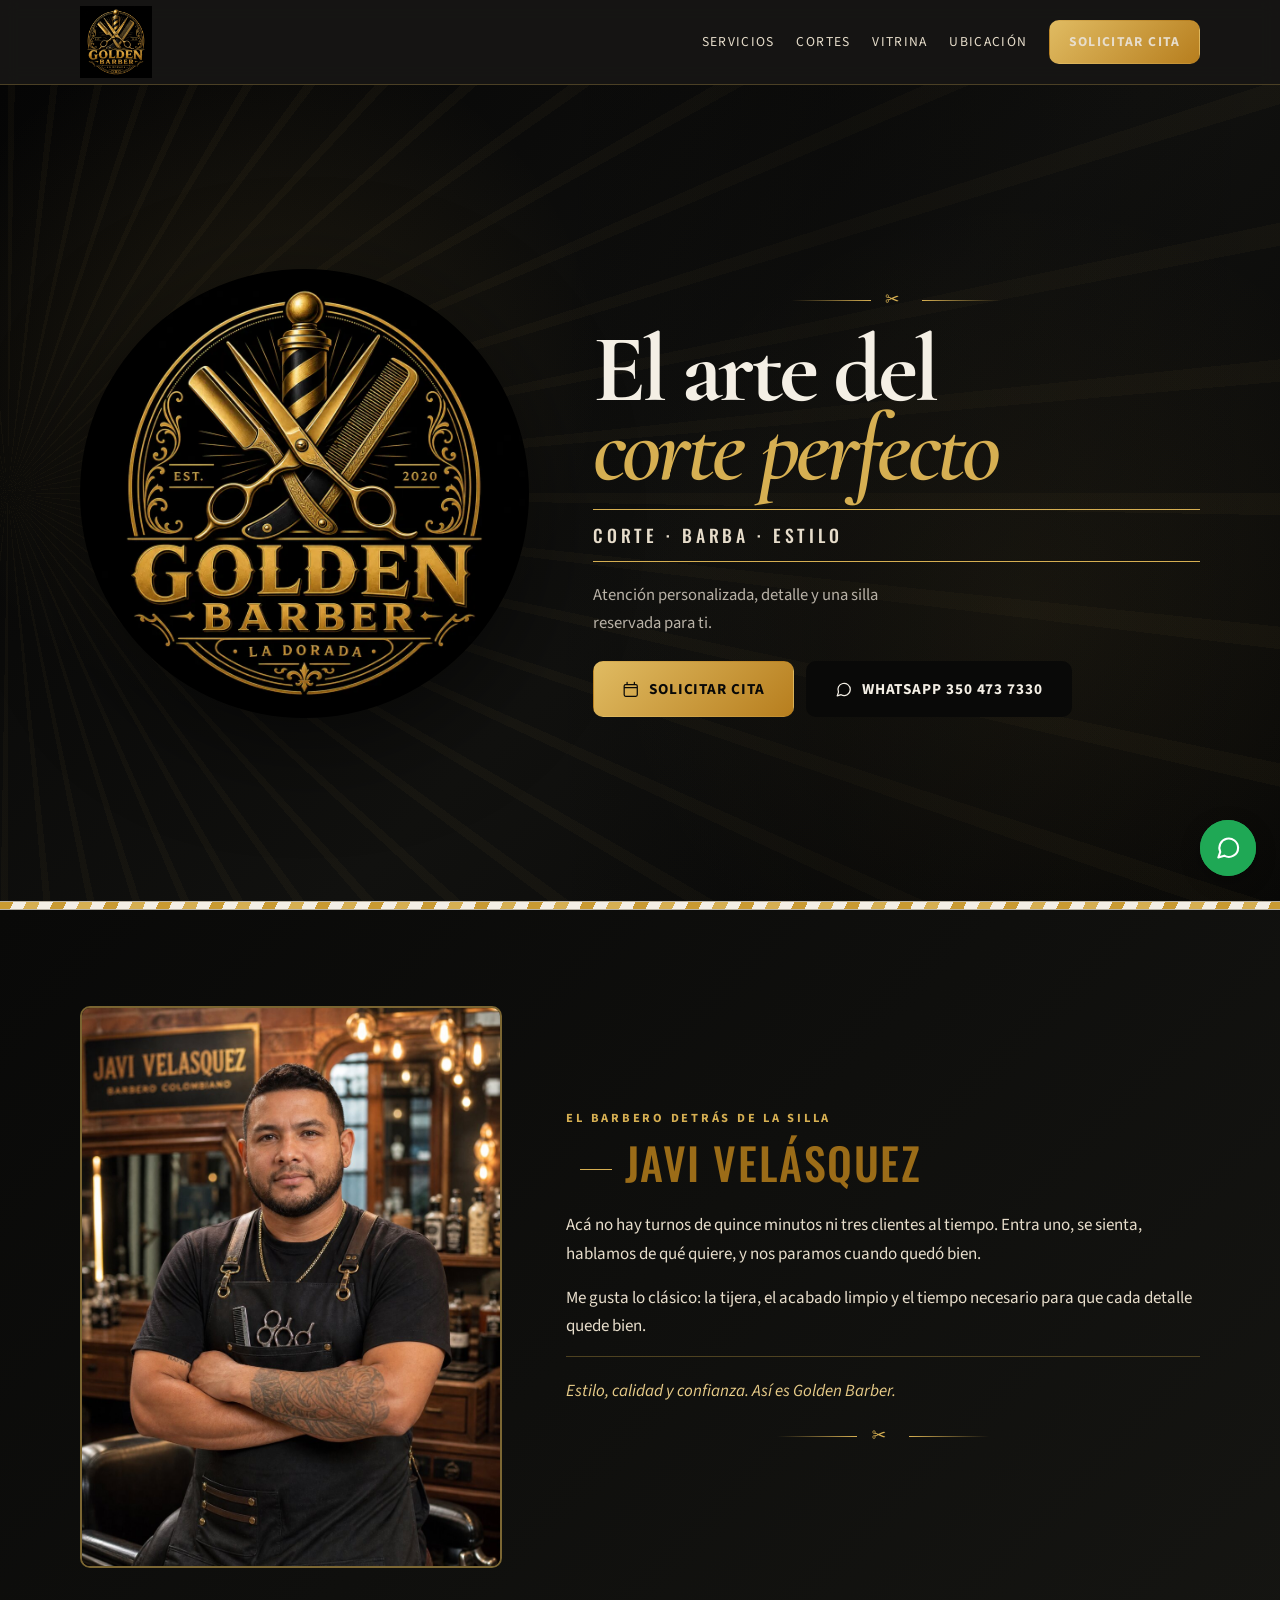
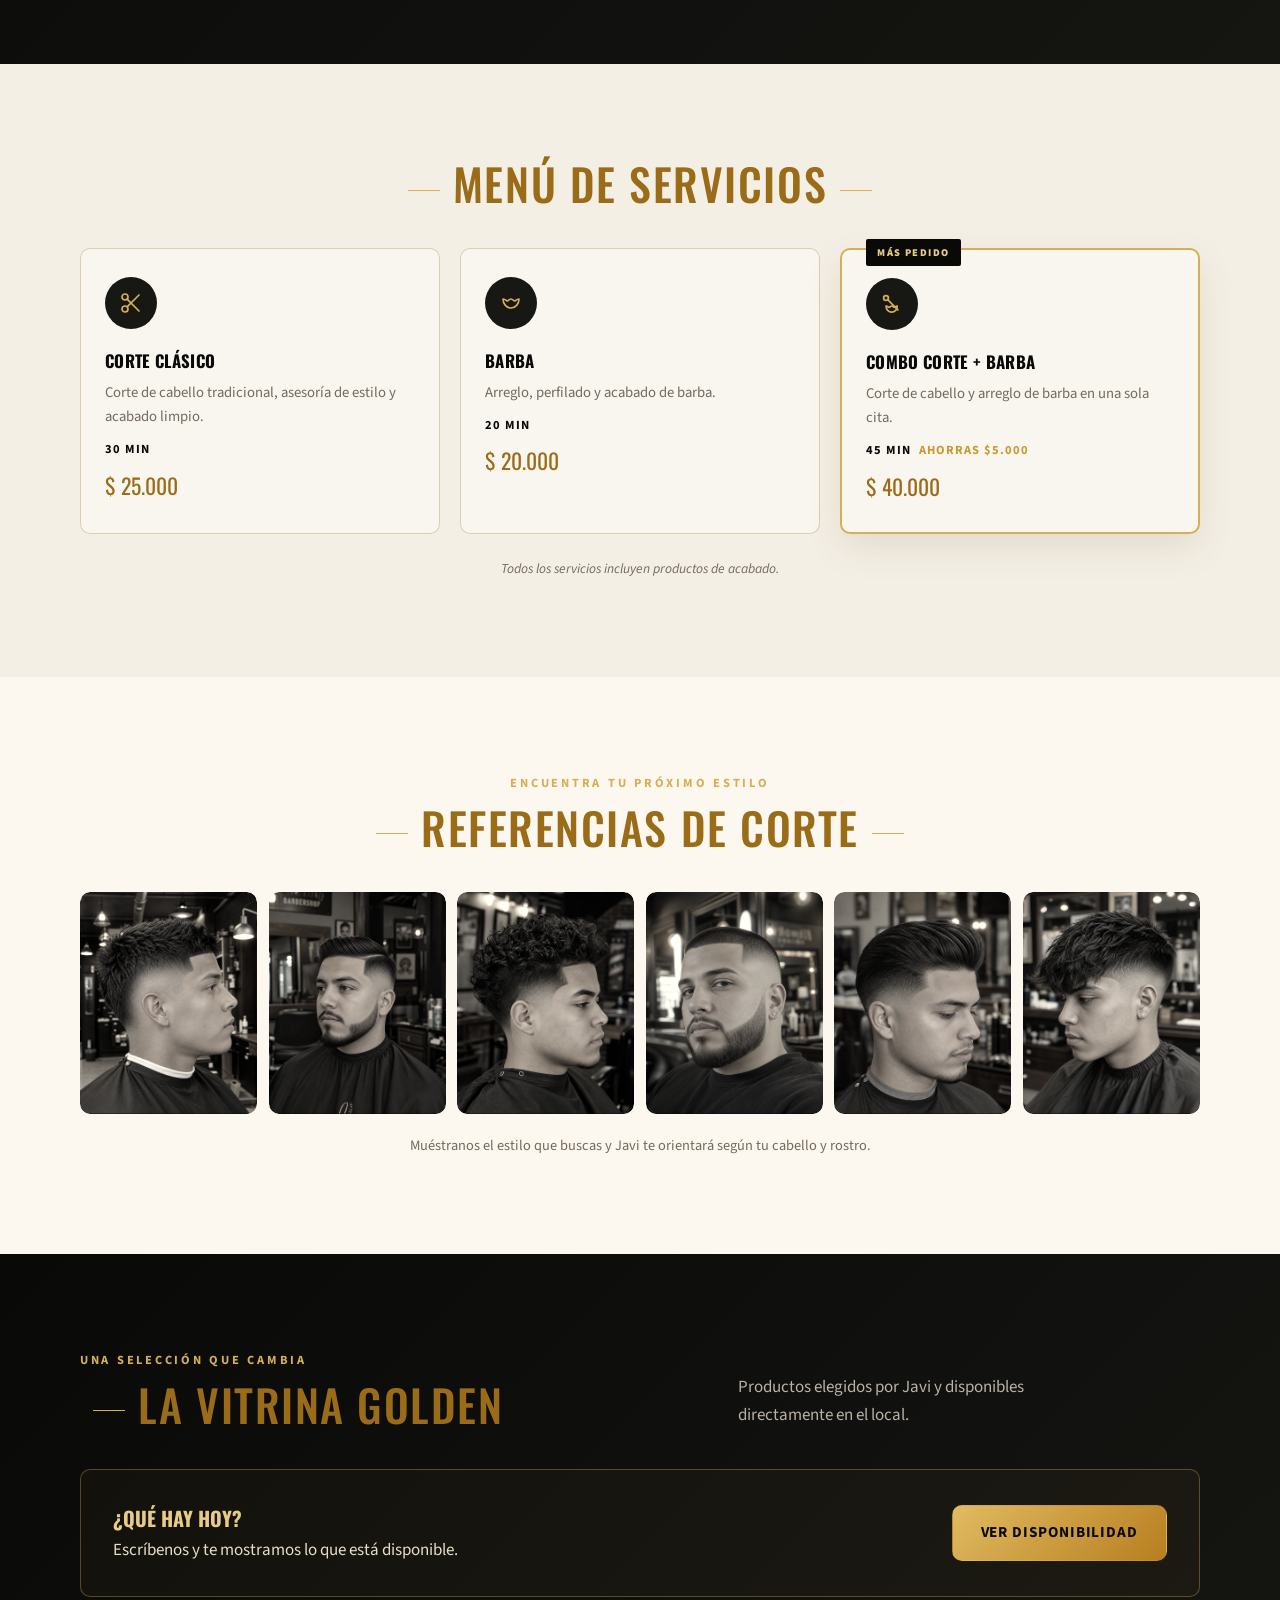
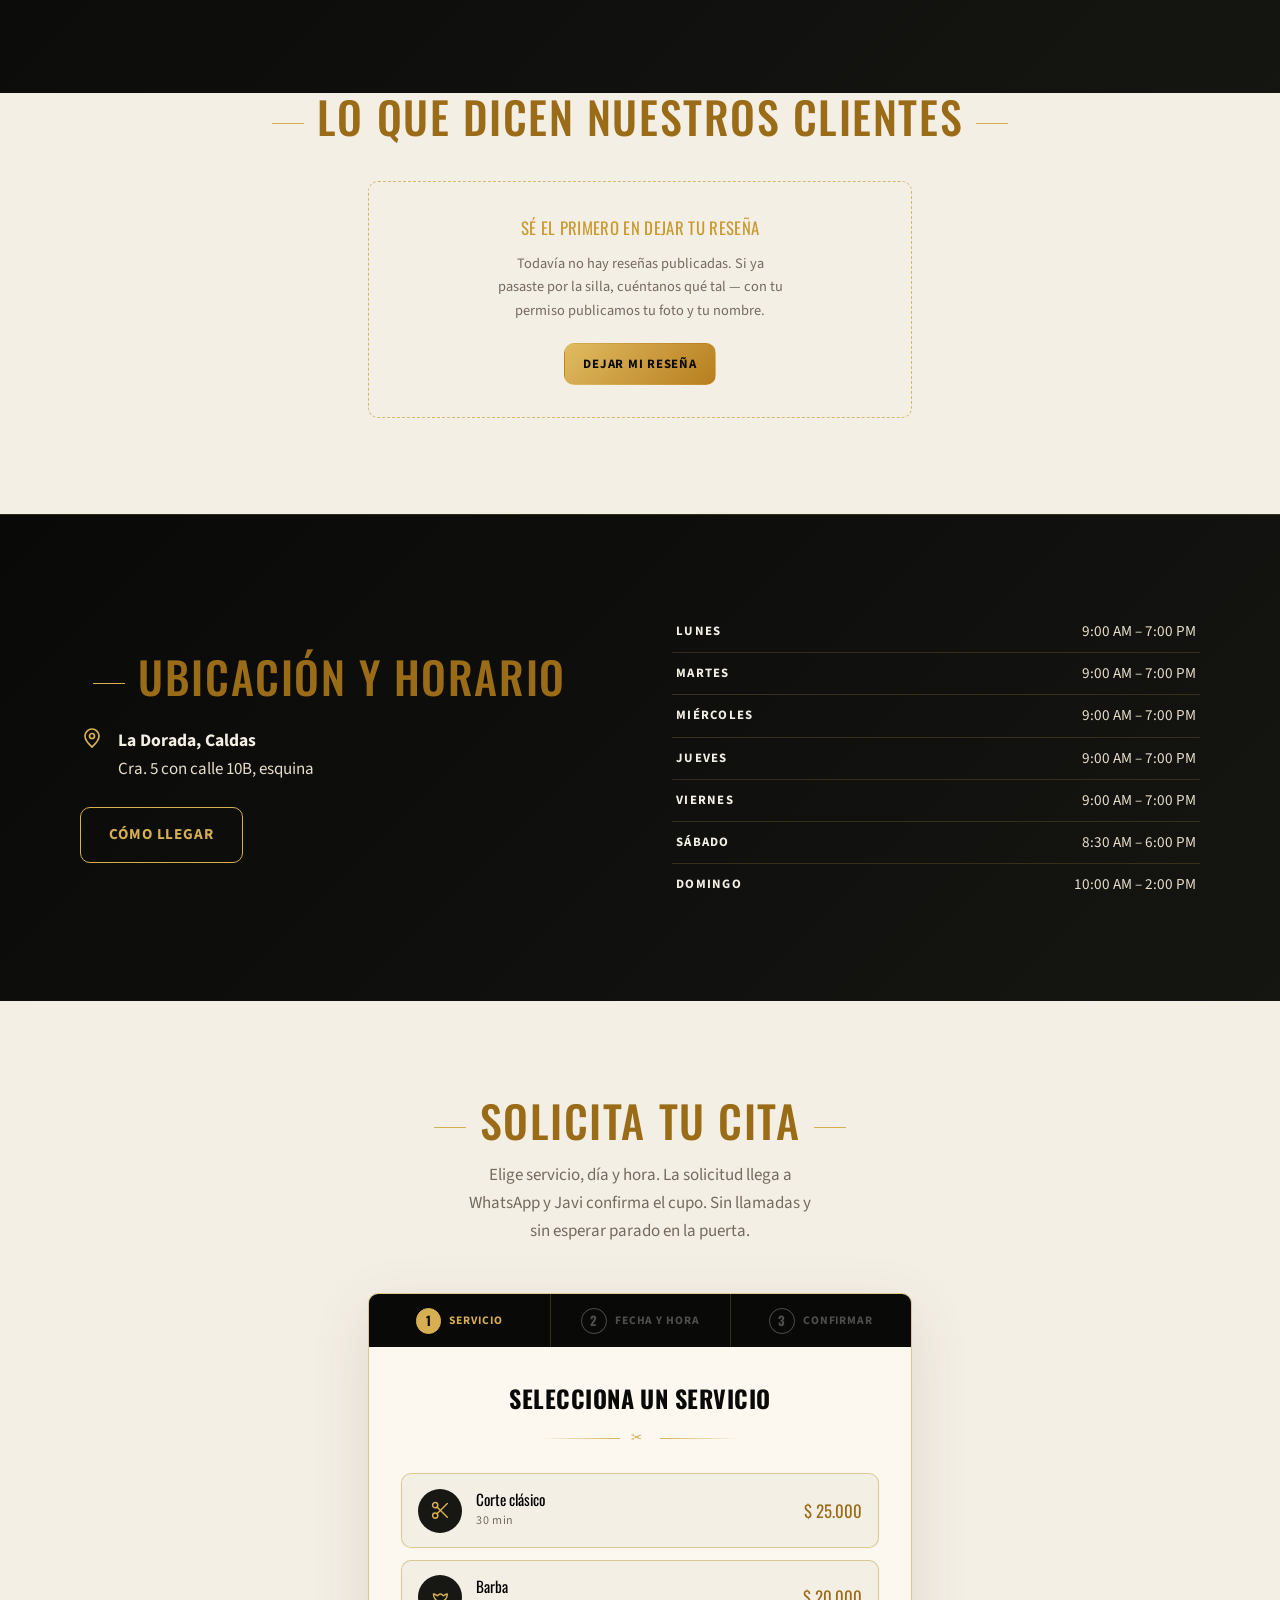
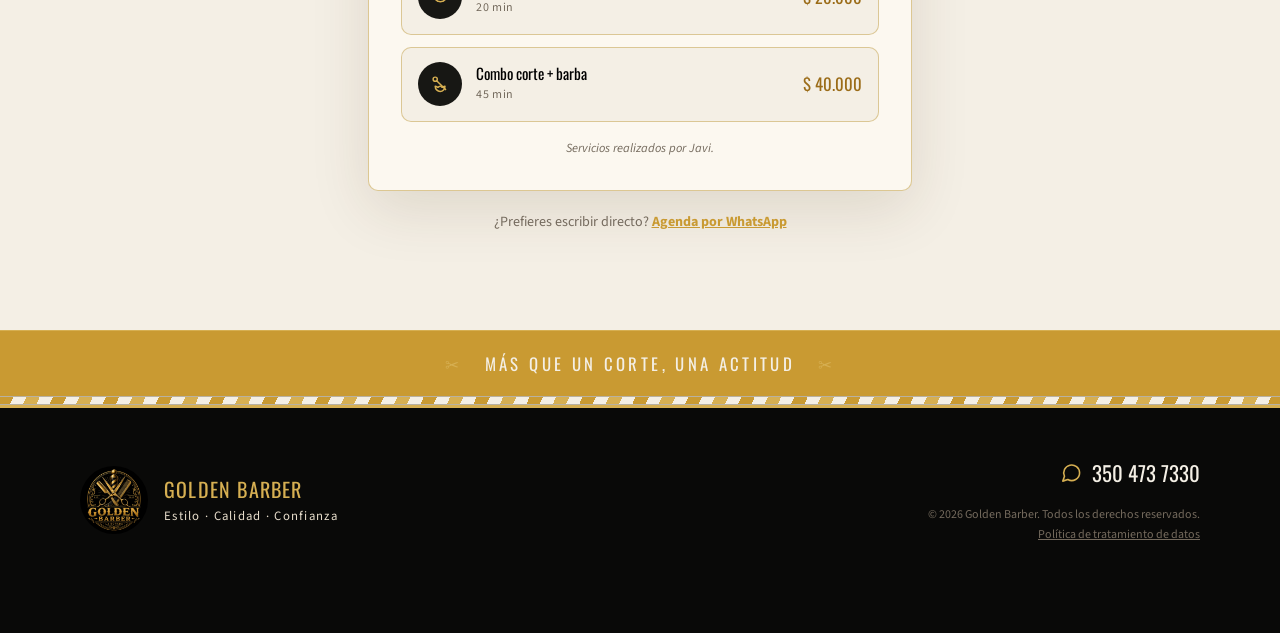
==== commit f3f65dcf: "Add files via upload" ====
--- a/index.html
+++ b/index.html
@@ -37,14 +37,13 @@
 <header class="nav" id="nav">
   <div class="wrap nav__inner">
     <a class="nav__brand" href="#top" aria-label="Golden Barber — inicio">
-      <img class="nav__logo" src="img/emblem-golden.webp" alt="" width="40" height="40">
-      <span>Golden Barber <small>La Dorada</small></span>
+      <img class="nav__logo" src="img/golden-logo.webp" alt="Golden Barber — La Dorada" width="72" height="72">
     </a>
 
     <nav class="nav__links" aria-label="Secciones">
       <a href="#servicios">Servicios</a>
       <a href="#galeria">Cortes</a>
-      <a href="#tienda">Tienda</a>
+      <a href="#tienda">Vitrina</a>
       <a href="#ubicacion">Ubicación</a>
       <a class="btn btn--sm btn--wine" href="#reservar">Solicitar cita</a>
     </nav>
@@ -64,9 +63,8 @@
 
     <div class="hero__copy">
       <p class="ornament" aria-hidden="true">✂</p>
-      <p class="hero__eyebrow">Barbería en La Dorada</p>
       <h1>El arte del<br><em>corte perfecto</em></h1>
-      <p class="hero__tagline">Clásico &middot; Elegante &middot; Dorado</p>
+      <p class="hero__tagline">Corte &middot; Barba &middot; Estilo</p>
       <p class="hero__sub">Atención personalizada, detalle y una silla reservada para ti.</p>
 
       <div class="hero__cta">
@@ -205,15 +203,15 @@
   <div class="wrap">
     <div class="shop__head">
       <div>
-        <p class="section-kicker">Selección Golden</p>
-        <h2 class="heading heading--gold heading--left">Productos que llegan de Medellín</h2>
+        <p class="section-kicker">Una selección que cambia</p>
+        <h2 class="heading heading--gold heading--left">La vitrina Golden</h2>
       </div>
-      <p>Cuidado, herramientas y accesorios elegidos por Javi. La disponibilidad cambia con cada llegada.</p>
+      <p>Productos elegidos por Javi y disponibles directamente en el local.</p>
     </div>
     <div class="shop__grid" id="productos-grid"></div>
     <div class="shop__empty" id="productos-vacio">
-      <p><strong>¿Buscas algún producto?</strong><br>Pregúntanos qué acaba de llegar y te confirmamos disponibilidad y precio.</p>
-      <a class="btn btn--gold" href="#" data-shop-wa>Consultar por WhatsApp</a>
+      <p><strong>¿Qué hay hoy?</strong><br>Escríbenos y te mostramos lo que está disponible.</p>
+      <a class="btn btn--gold" href="#" data-shop-wa>Ver disponibilidad</a>
     </div>
     <aside class="cart" id="carrito" hidden>
       <div><strong>Tu pedido</strong><span id="carrito-resumen"></span></div>
@@ -372,7 +370,7 @@
 <footer class="footer">
   <div class="wrap footer__inner">
     <div class="footer__brand">
-      <img src="img/emblem-golden.webp" alt="" width="56" height="56" loading="lazy">
+      <img src="img/golden-logo.webp" alt="Golden Barber — La Dorada" width="72" height="72" loading="lazy">
       <div>
         <p class="footer__name">Golden Barber</p>
         <p class="footer__tag">Estilo &middot; Calidad &middot; Confianza</p>
--- a/styles.css
+++ b/styles.css
@@ -1023,14 +1023,9 @@
    Oscuro y dorado con aire editorial; el oro guía, no satura.
    ══════════════════════════════════════════════════════ */
 .nav { background: rgb(7 7 6 / .94); border-bottom-color: rgb(214 175 82 / .28); }
-.nav__inner { min-height: 72px; }
-.nav__logo { width: 44px; height: 44px; border-radius: 50%; }
-.nav__brand { line-height: 1; font-size: 1.05rem; }
-.nav__brand small {
-  display: block; margin-top: .28rem; color: var(--gold);
-  font-family: var(--body); font-size: .58rem; font-weight: 600;
-  letter-spacing: .24em;
-}
+.nav__inner { min-height: 84px; }
+.nav__logo { width: 72px; height: 72px; object-fit: contain; border-radius: 0; }
+.nav__brand { line-height: 1; }
 .nav__links { gap: 1.35rem; }
 
 .btn--wine { --btn-bg: linear-gradient(135deg, #E0BB62, #B77E1E); --btn-fg: #090908; }
@@ -1044,7 +1039,7 @@
     radial-gradient(circle at 80% 65%, rgb(214 175 82 / .07), transparent 36%),
     linear-gradient(135deg, #050505, #11110f 55%, #070706);
 }
-.hero { min-height: calc(100svh - 72px); display: grid; align-items: center; padding-block: clamp(2rem, 6vw, 5rem); }
+.hero { min-height: calc(100svh - 84px); display: grid; align-items: center; padding-block: clamp(2rem, 6vw, 5rem); }
 .hero::before {
   background: repeating-conic-gradient(from 0deg at 24% 50%,
     rgb(214 175 82 / .035) 0deg 1deg, transparent 1deg 6deg) !important;
